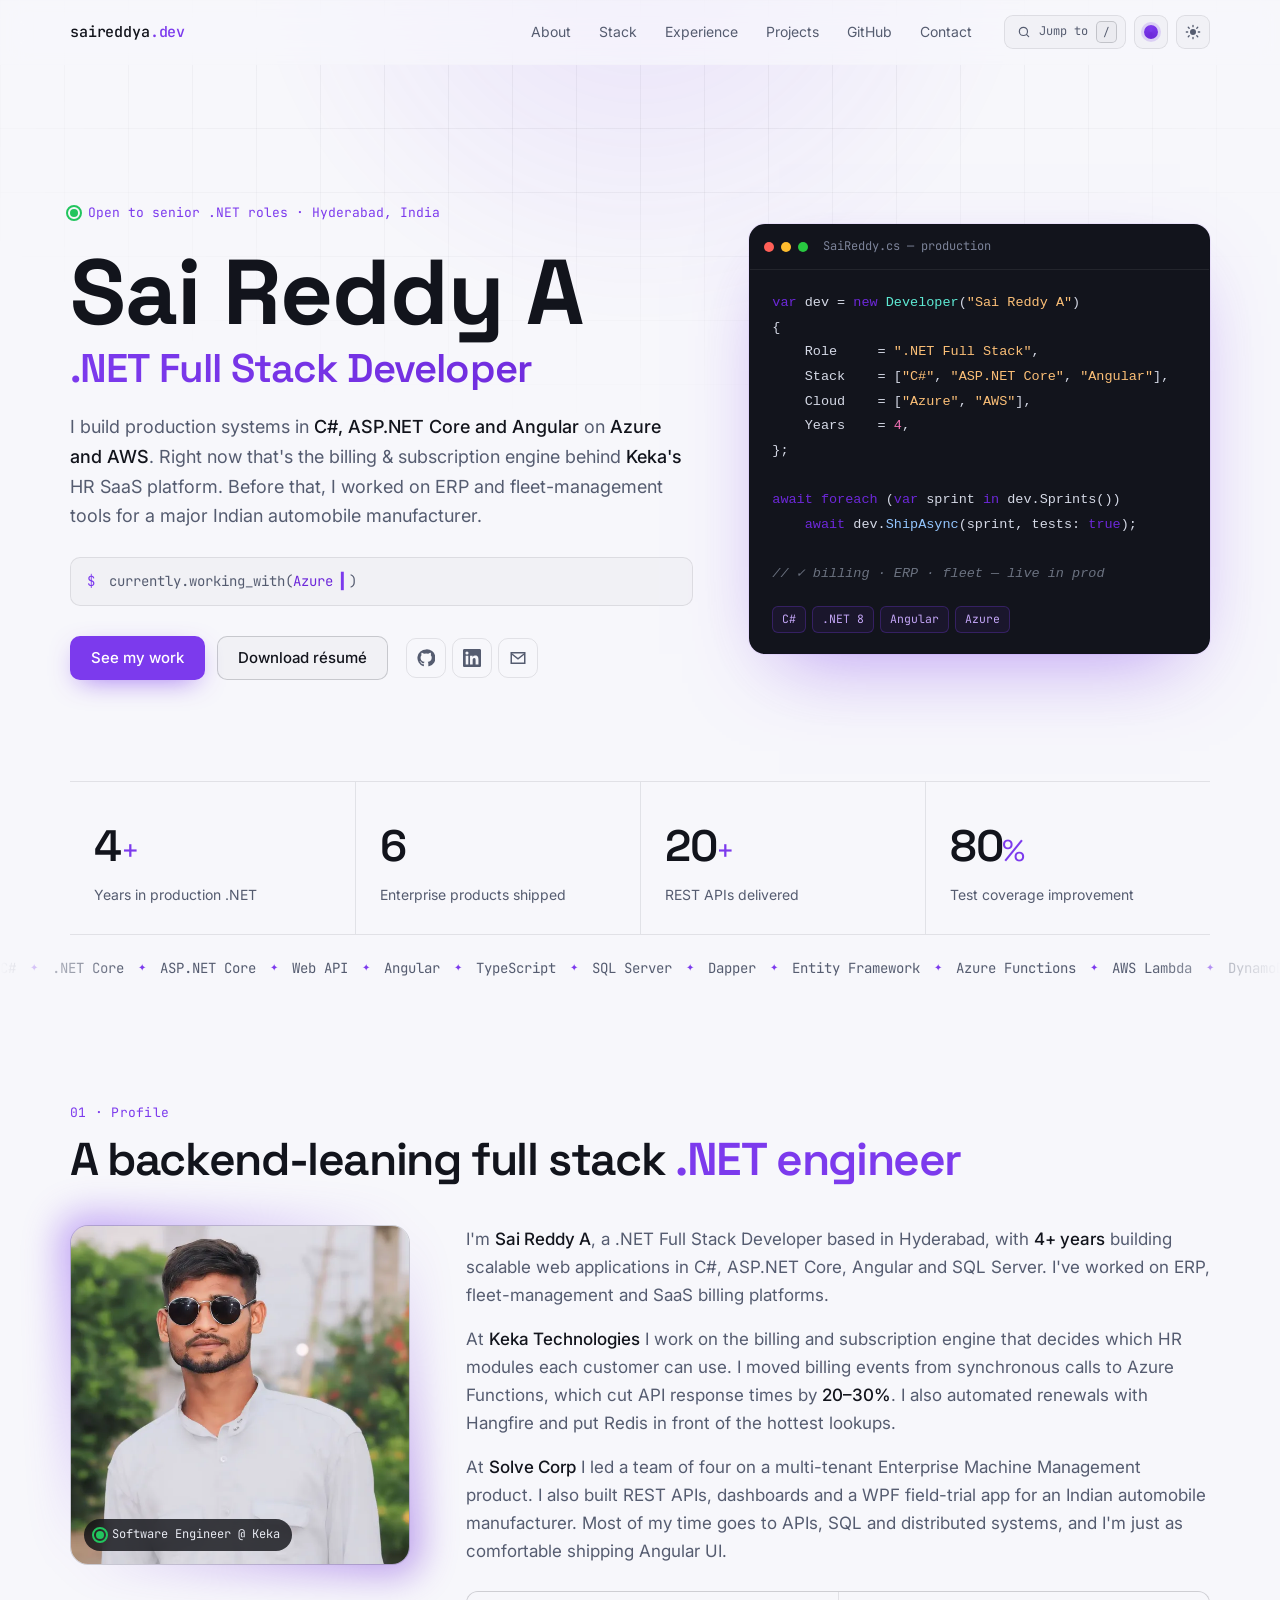
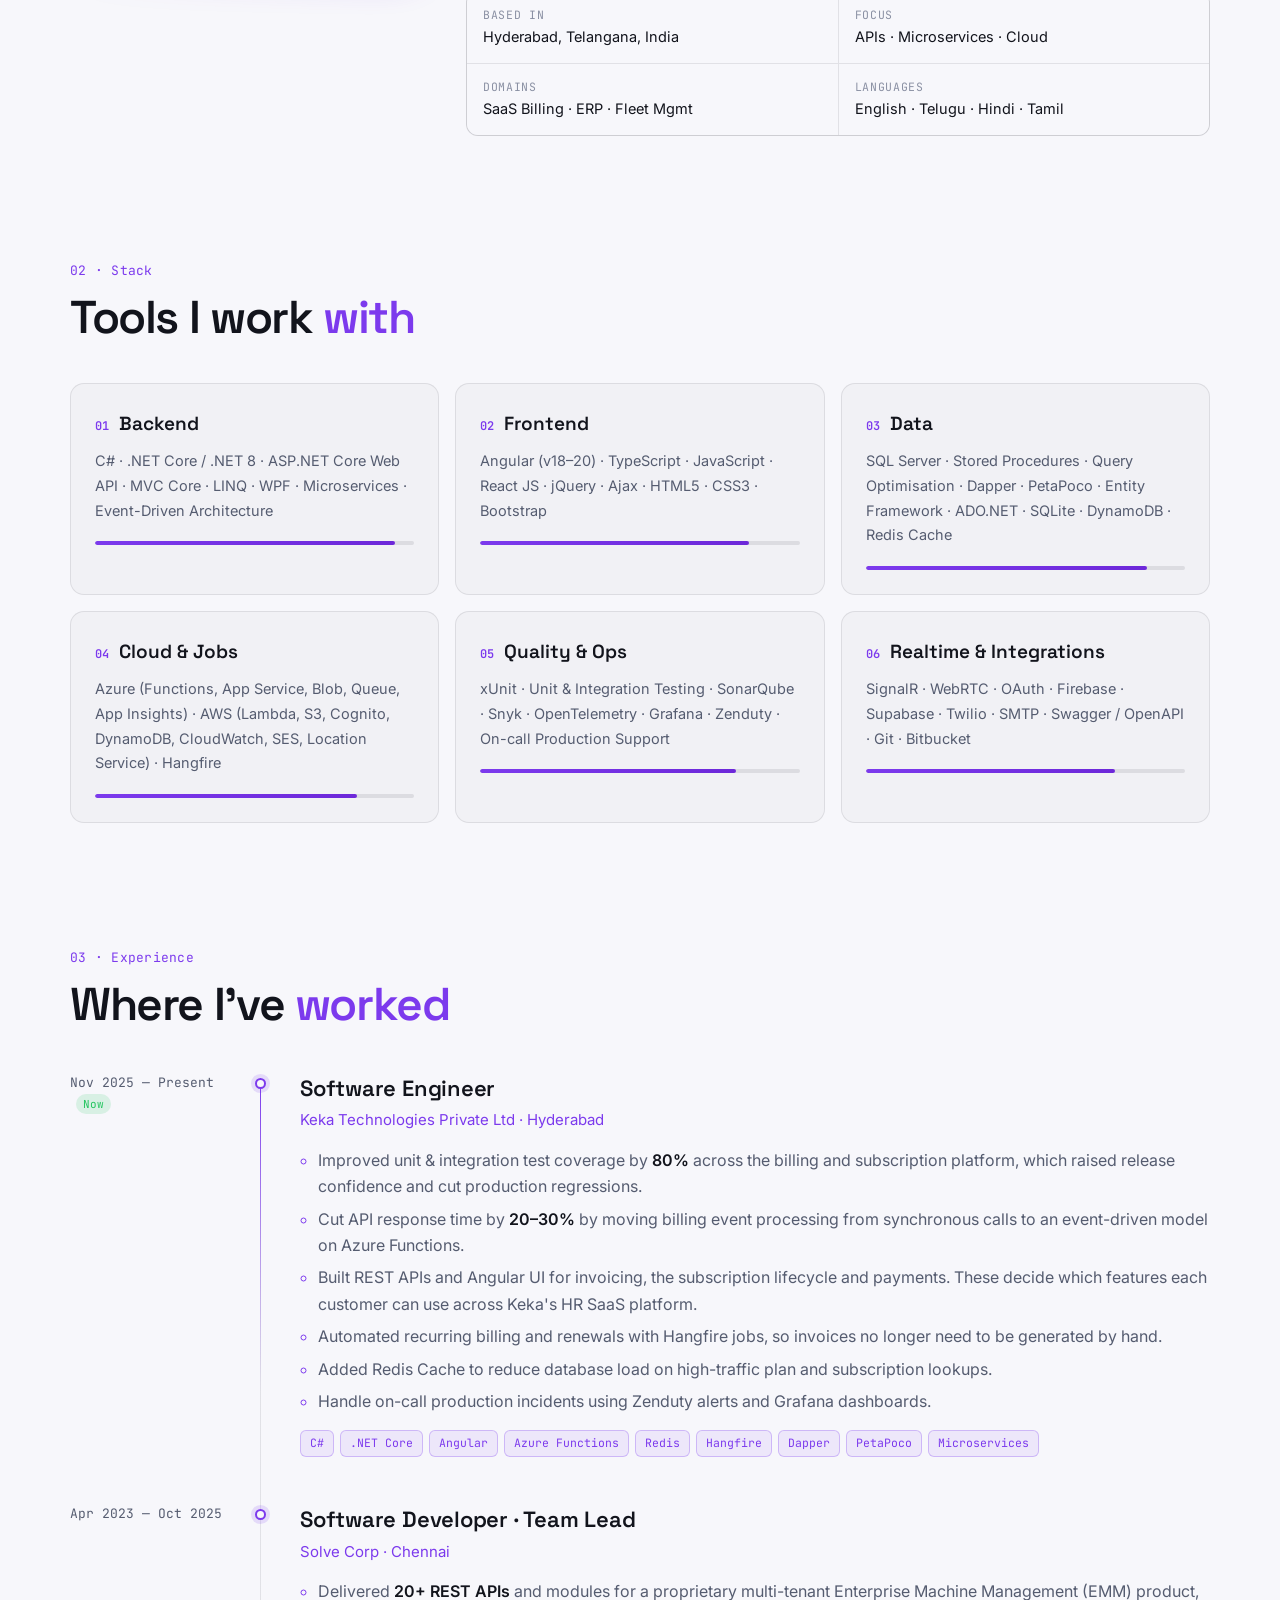
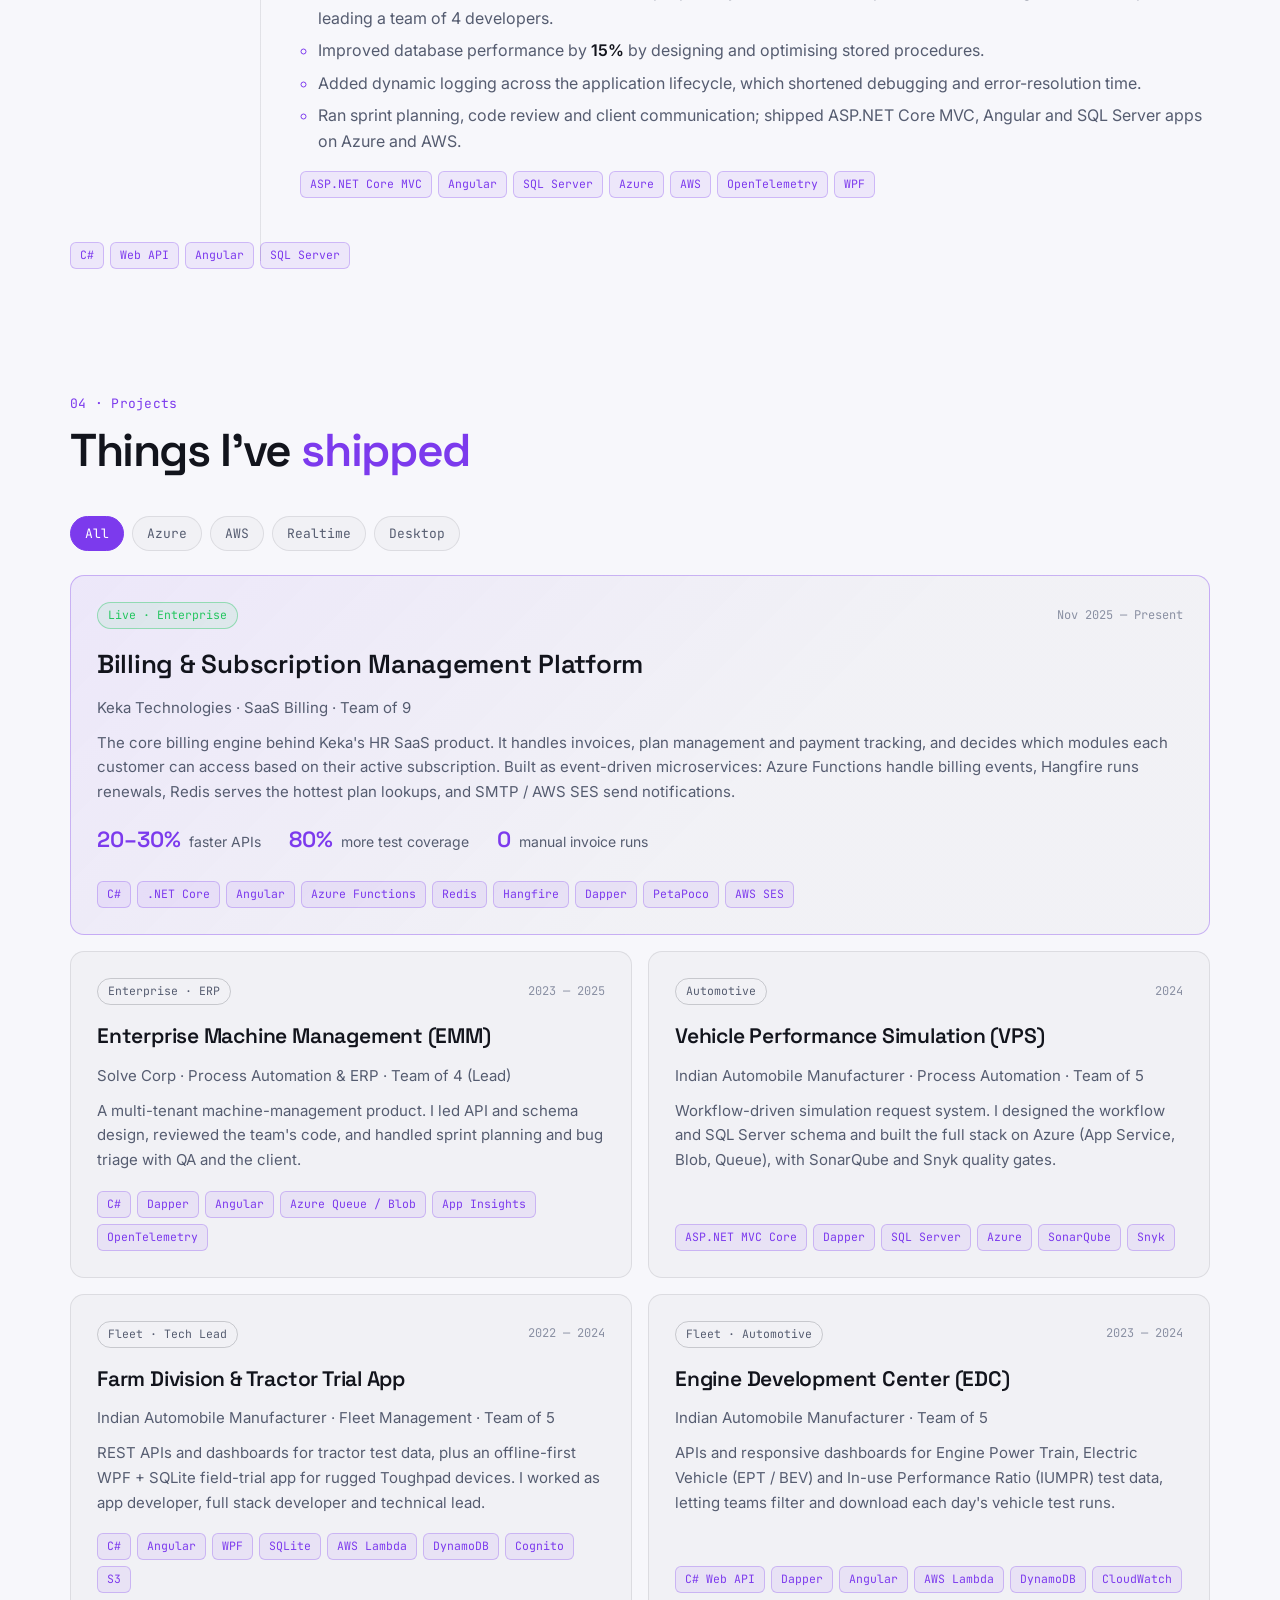
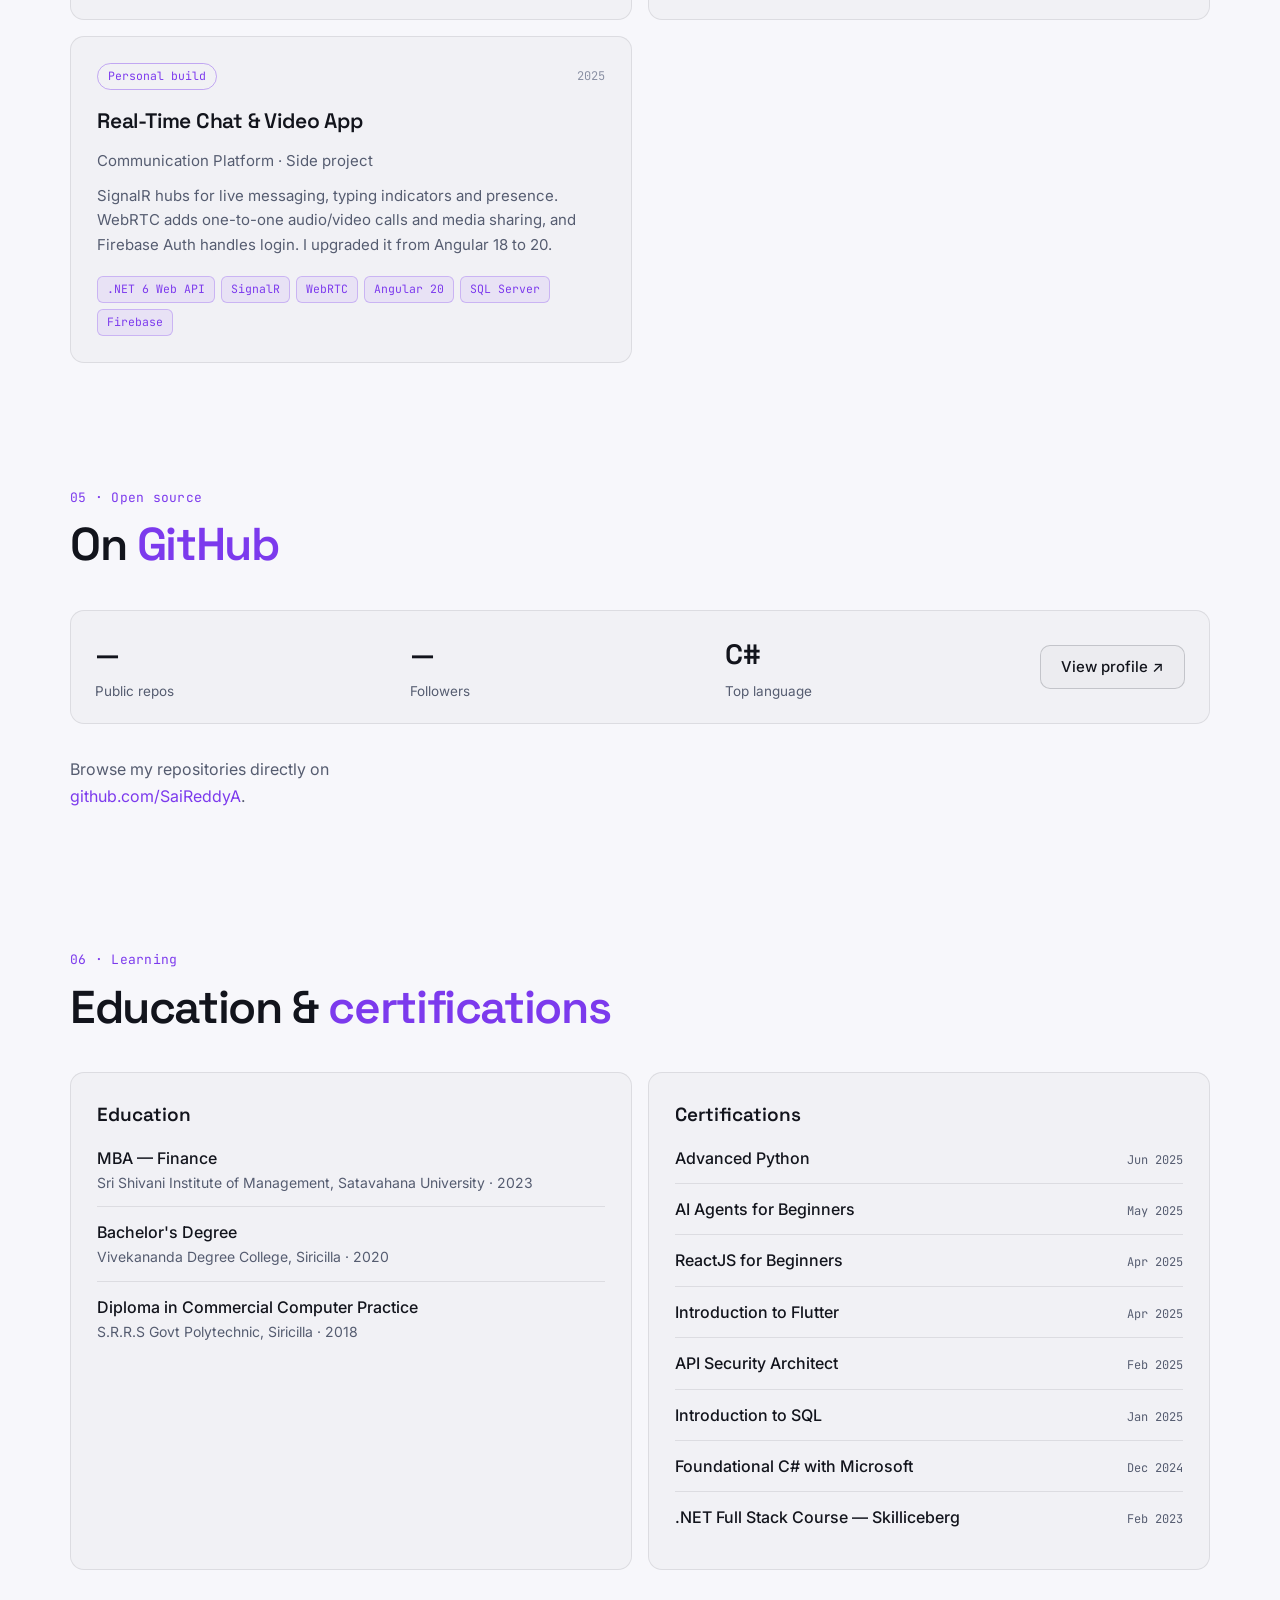
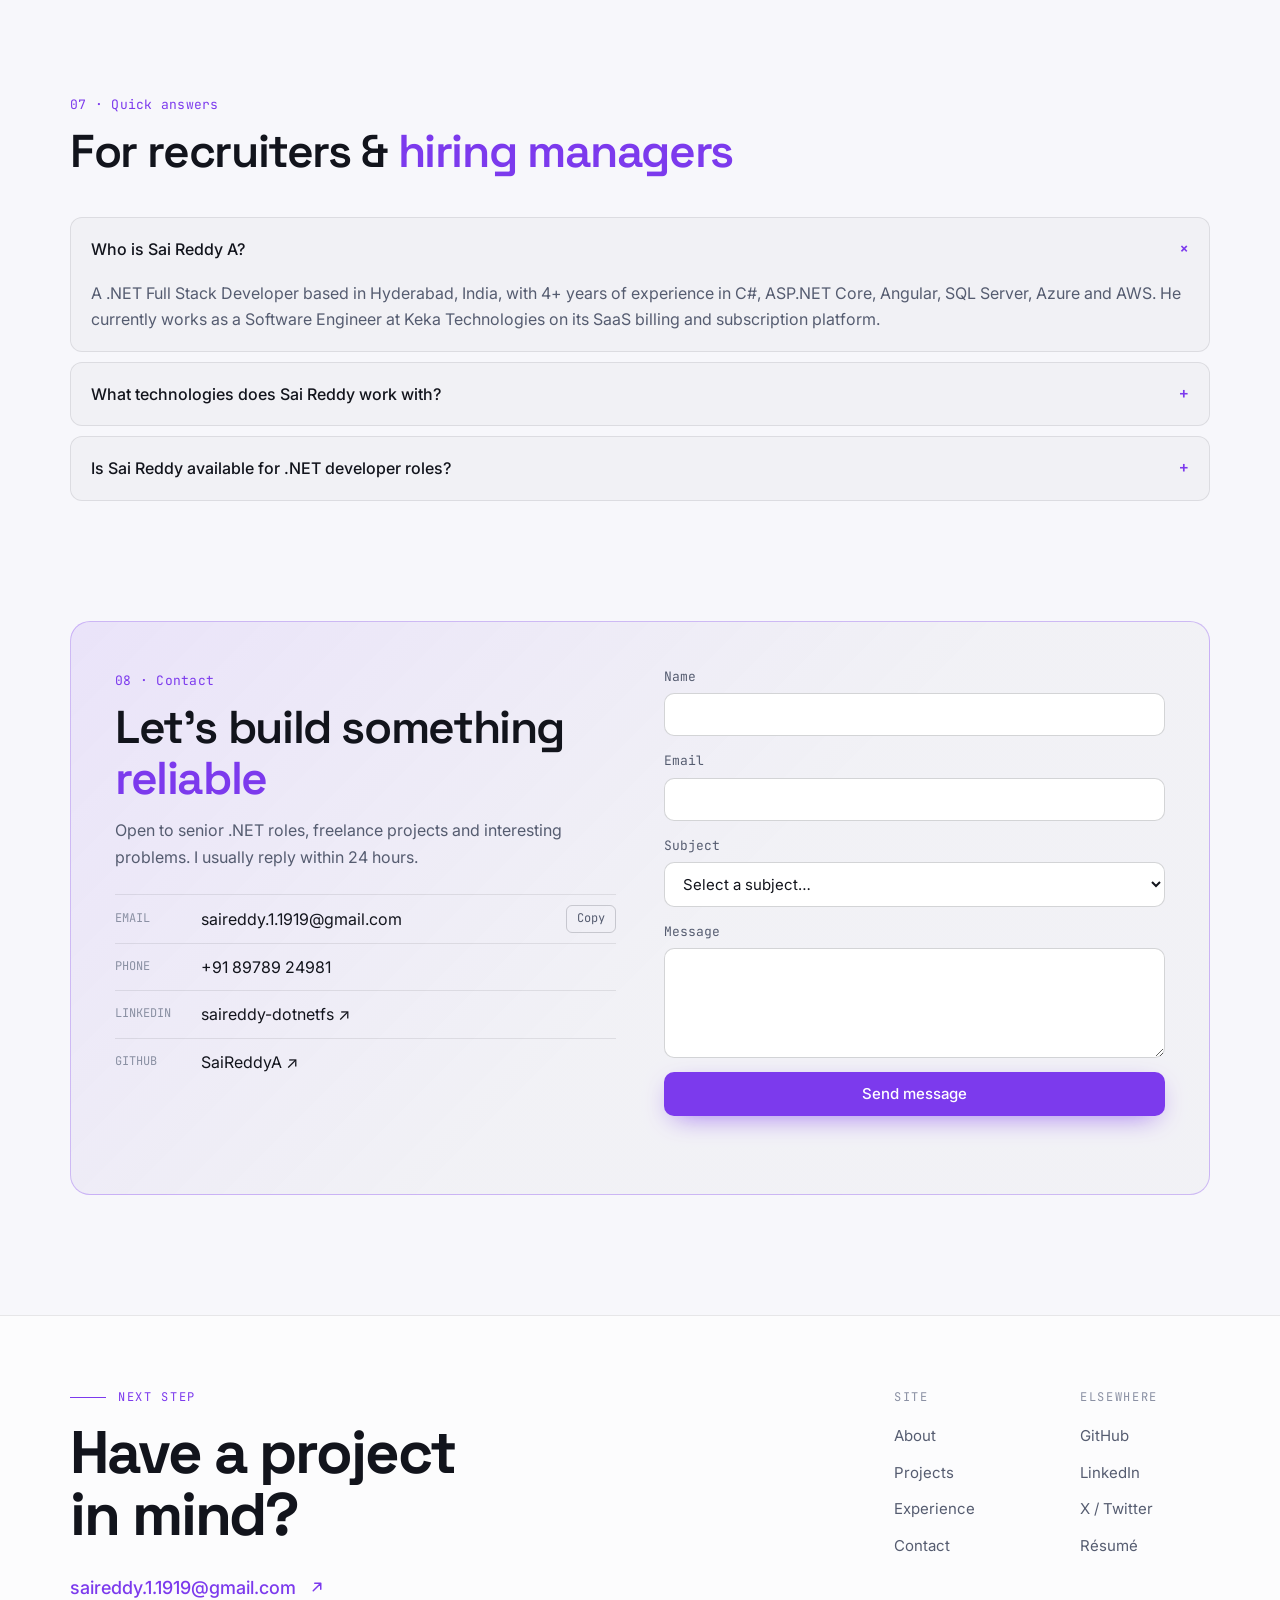
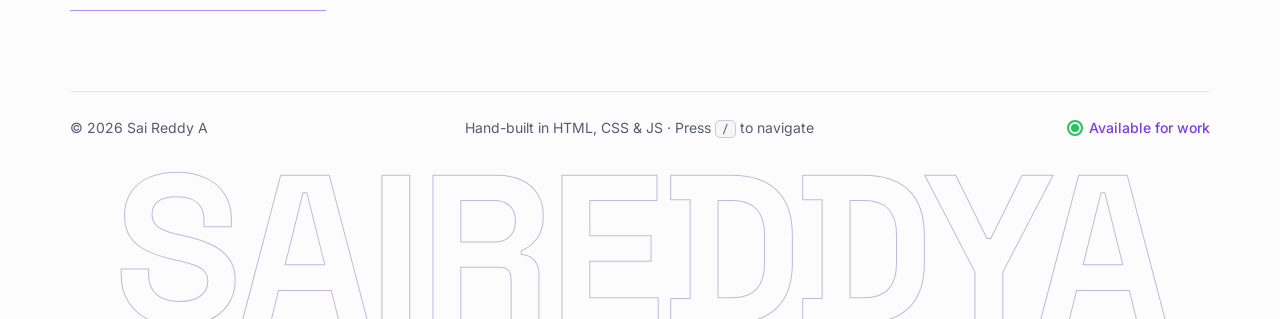
==== index.html @ eadebf62 "Initial commit portfolio" ====
<!DOCTYPE html>
<html lang="en-IN" data-mode="dark" data-theme="violet">
<head>
  <meta charset="utf-8">
  <meta name="viewport" content="width=device-width, initial-scale=1">
  <title>Sai Reddy A — .NET Full Stack Developer (C#, ASP.NET Core, Angular, Azure) | Hyderabad, India</title>
  <meta name="description" content="Sai Reddy A is a .NET Full Stack Developer in Hyderabad, India with 4+ years building production systems in C#, ASP.NET Core, Angular, SQL Server, Azure and AWS — SaaS billing, ERP and fleet-management platforms. Software Engineer at Keka. Open to senior .NET roles.">
  <meta name="keywords" content="Sai Reddy, Sai Reddy A, Sai Reddy .NET Developer, Sai Reddy dotnet, .NET Full Stack Developer, .NET Developer Hyderabad, dotnet developer India, C# Developer, ASP.NET Core Developer, Angular Developer, Azure Developer, Full Stack Developer Hyderabad, Keka Software Engineer, Microservices, Azure Functions, SQL Server, Dapper, Hangfire, Redis">
  <meta name="author" content="Sai Reddy A">
  <meta name="robots" content="index, follow, max-image-preview:large, max-snippet:-1">
  <meta name="googlebot" content="index, follow">
  <meta name="theme-color" content="#0a0b10">
  <meta name="color-scheme" content="dark light">
  <link rel="canonical" href="https://saireddya.dev/">

  <!-- Open Graph -->
  <meta property="og:type" content="profile">
  <meta property="og:site_name" content="Sai Reddy A — .NET Full Stack Developer">
  <meta property="og:title" content="Sai Reddy A — .NET Full Stack Developer (C#, ASP.NET Core, Angular, Azure)">
  <meta property="og:description" content="4+ years shipping production .NET systems — SaaS billing at Keka, ERP and fleet-management platforms. C#, ASP.NET Core, Angular, Azure, AWS. Hyderabad, India.">
  <meta property="og:url" content="https://saireddya.dev/">
  <meta property="og:image" content="https://saireddya.dev/assets/img/og-image.png">
  <meta property="og:image:width" content="1200">
  <meta property="og:image:height" content="630">
  <meta property="og:image:alt" content="Sai Reddy A — .NET Full Stack Developer">
  <meta property="og:locale" content="en_IN">
  <meta property="profile:first_name" content="Sai">
  <meta property="profile:last_name" content="Reddy">
  <!-- Twitter -->
  <meta name="twitter:card" content="summary_large_image">
  <meta name="twitter:site" content="@SaiReddy8978">
  <meta name="twitter:creator" content="@SaiReddy8978">
  <meta name="twitter:title" content="Sai Reddy A — .NET Full Stack Developer">
  <meta name="twitter:description" content="C#, ASP.NET Core, Angular, Azure & AWS. 4+ years shipping SaaS billing, ERP and fleet-management systems.">
  <meta name="twitter:image" content="https://saireddya.dev/assets/img/og-image.png">

  <link rel="icon" href="assets/img/favicon.svg" type="image/svg+xml">
  <link rel="apple-touch-icon" href="assets/img/apple-touch-icon.png">
  <link rel="manifest" href="site.webmanifest">
  <link rel="alternate" type="text/plain" title="LLM summary" href="llms.txt">

  <link rel="preconnect" href="https://fonts.googleapis.com">
  <link rel="preconnect" href="https://fonts.gstatic.com" crossorigin>
  <link rel="stylesheet" href="https://fonts.googleapis.com/css2?family=Inter:wght@400;500;600&family=JetBrains+Mono:wght@400;500&family=Space+Grotesk:wght@500;600;700&display=swap">
  <link rel="stylesheet" href="assets/css/style.css">
  <script>
    /* Set theme before first paint to avoid a flash */
    (function(){try{var d=document.documentElement,m=localStorage.getItem("mode"),t=localStorage.getItem("theme");
      d.dataset.mode=m||(matchMedia("(prefers-color-scheme: light)").matches?"light":"dark");if(t)d.dataset.theme=t;}catch(e){}})();
  </script>

  <!-- Structured data: tells Google and AI assistants exactly who this page is about -->
  <script type="application/ld+json">
  {
    "@context": "https://schema.org",
    "@graph": [
      {
        "@type": "Person",
        "@id": "https://saireddya.dev/#person",
        "name": "Sai Reddy A",
        "alternateName": ["Sai Reddy", "Sai Reddy Dotnet", "SaiReddyA"],
        "jobTitle": ".NET Full Stack Developer",
        "description": ".NET Full Stack Developer with 4+ years of experience building scalable web applications using C#, ASP.NET Core, Angular, SQL Server, Azure and AWS across ERP, fleet management and SaaS billing platforms.",
        "url": "https://saireddya.dev/",
        "image": "https://saireddya.dev/assets/img/sai-reddy-dotnet-developer.jpg",
        "email": "mailto:saireddy.1.1919@gmail.com",
        "address": { "@type": "PostalAddress", "addressLocality": "Hyderabad", "addressRegion": "Telangana", "addressCountry": "IN" },
        "worksFor": { "@type": "Organization", "name": "Keka Technologies Private Ltd", "url": "https://www.keka.com" },
        "alumniOf": [
          { "@type": "CollegeOrUniversity", "name": "Sri Shivani Institute of Management, Satavahana University" },
          { "@type": "CollegeOrUniversity", "name": "Vivekananda Degree College, Siricilla" },
          { "@type": "EducationalOrganization", "name": "S.R.R.S Government Polytechnic, Siricilla" }
        ],
        "knowsAbout": ["C#", ".NET", ".NET Core", "ASP.NET Core", "ASP.NET Core MVC", "Web API", "REST API design", "Microservices", "Event-Driven Architecture", "Angular", "TypeScript", "SQL Server", "Entity Framework", "Dapper", "PetaPoco", "Azure", "Azure Functions", "AWS", "AWS Lambda", "DynamoDB", "Redis", "Hangfire", "SignalR", "WebRTC", "WPF", "xUnit", "SonarQube", "OpenTelemetry", "Grafana"],
        "knowsLanguage": ["English", "Telugu", "Hindi", "Tamil"],
        "hasOccupation": {
          "@type": "Occupation",
          "name": ".NET Full Stack Developer",
          "occupationLocation": { "@type": "City", "name": "Hyderabad" },
          "skills": "C#, ASP.NET Core, Angular, SQL Server, Azure, AWS, Microservices"
        },
        "hasCredential": [
          { "@type": "EducationalOccupationalCredential", "name": "Foundational C# with Microsoft", "credentialCategory": "certificate" },
          { "@type": "EducationalOccupationalCredential", "name": "API Security Architect", "credentialCategory": "certificate" },
          { "@type": "EducationalOccupationalCredential", "name": "Advanced Python", "credentialCategory": "certificate" },
          { "@type": "EducationalOccupationalCredential", "name": "Master of Business Administration (Finance)", "credentialCategory": "degree" }
        ],
        "sameAs": [
          "https://github.com/SaiReddyA",
          "https://www.linkedin.com/in/saireddy-dotnetfs",
          "https://twitter.com/SaiReddy8978"
        ]
      },
      {
        "@type": "ProfilePage",
        "@id": "https://saireddya.dev/#webpage",
        "url": "https://saireddya.dev/",
        "name": "Sai Reddy A — .NET Full Stack Developer Portfolio",
        "inLanguage": "en-IN",
        "dateModified": "2026-10-06",
        "mainEntity": { "@id": "https://saireddya.dev/#person" }
      },
      {
        "@type": "WebSite",
        "@id": "https://saireddya.dev/#website",
        "url": "https://saireddya.dev/",
        "name": "Sai Reddy A",
        "publisher": { "@id": "https://saireddya.dev/#person" }
      },
      {
        "@type": "FAQPage",
        "mainEntity": [
          { "@type": "Question", "name": "Who is Sai Reddy A?",
            "acceptedAnswer": { "@type": "Answer", "text": "Sai Reddy A is a .NET Full Stack Developer based in Hyderabad, India, with 4+ years of experience in C#, ASP.NET Core, Angular, SQL Server, Azure and AWS. He currently works as a Software Engineer at Keka Technologies on its SaaS billing and subscription platform." } },
          { "@type": "Question", "name": "What technologies does Sai Reddy work with?",
            "acceptedAnswer": { "@type": "Answer", "text": "C#, .NET Core, ASP.NET Core Web API and MVC, Angular and TypeScript, SQL Server, Dapper, PetaPoco, Entity Framework, Azure Functions, AWS (Lambda, DynamoDB, S3, Cognito), Redis Cache, Hangfire, SignalR, WebRTC and microservice / event-driven architectures." } },
          { "@type": "Question", "name": "Is Sai Reddy available for .NET developer roles?",
            "acceptedAnswer": { "@type": "Answer", "text": "Yes. Sai Reddy is open to senior .NET / full stack developer opportunities and freelance work. He can be contacted at saireddy.1.1919@gmail.com." } }
        ]
      }
    ]
  }
  </script>
</head>

<body>
  <a class="skip" href="#main">Skip to content</a>
  <div class="bg-grid" aria-hidden="true"></div>
  <div class="bg-glow" aria-hidden="true"></div>
  <div class="progress" aria-hidden="true"></div>

  <!-- ===== Top bar ===== -->
  <header class="topbar" id="top">
    <div class="wrap topbar-inner">
      <a href="#home" class="brand" aria-label="Sai Reddy home">saireddya<span class="accent">.dev</span></a>

      <nav class="nav" aria-label="Primary">
        <a href="#about">About</a>
        <a href="#stack">Stack</a>
        <a href="#experience">Experience</a>
        <a href="#projects">Projects</a>
        <a href="#github">GitHub</a>
        <a href="#contact">Contact</a>
      </nav>

      <div class="topbar-actions">
        <button class="kbd-btn" id="openPalette" type="button" aria-label="Open command palette">
          <svg viewBox="0 0 24 24" width="14" height="14" aria-hidden="true"><circle cx="11" cy="11" r="7" fill="none" stroke="currentColor" stroke-width="2"/><path d="M20 20l-3.5-3.5" stroke="currentColor" stroke-width="2" stroke-linecap="round"/></svg>
          <span class="hide-sm">Jump to</span><kbd>/</kbd>
        </button>
        <button class="icon-btn" id="themeBtn" type="button" aria-label="Next colour theme" title="Next colour theme (T)">
          <span class="swatch" aria-hidden="true"></span>
        </button>
        <button class="icon-btn" id="modeBtn" type="button" aria-label="Toggle light / dark mode" title="Light / dark (L)">
          <svg class="i-moon" viewBox="0 0 24 24" width="16" height="16" aria-hidden="true"><path d="M21 12.8A9 9 0 1 1 11.2 3a7 7 0 0 0 9.8 9.8z" fill="currentColor"/></svg>
          <svg class="i-sun" viewBox="0 0 24 24" width="16" height="16" aria-hidden="true"><circle cx="12" cy="12" r="4.5" fill="currentColor"/><g stroke="currentColor" stroke-width="2" stroke-linecap="round"><path d="M12 2v2M12 20v2M4.9 4.9l1.4 1.4M17.7 17.7l1.4 1.4M2 12h2M20 12h2M4.9 19.1l1.4-1.4M17.7 6.3l1.4-1.4"/></g></svg>
        </button>
        <button class="icon-btn menu-btn" id="menuBtn" type="button" aria-label="Open menu" aria-expanded="false">
          <span></span><span></span>
        </button>
      </div>
    </div>
  </header>

  <main id="main">
    <!-- ===== Hero ===== -->
    <section class="hero wrap" id="home">
      <div class="hero-copy">
        <p class="status reveal"><span class="pulse"></span> Open to senior .NET roles · Hyderabad, India</p>
        <h1 class="hero-title reveal">
          <span class="name">Sai Reddy A</span>
          <span class="role">.NET Full Stack Developer</span>
        </h1>
        <p class="lede reveal">
          I build production systems in <strong>C#, ASP.NET Core and Angular</strong> on
          <strong>Azure and AWS</strong>. Right now that's the billing &amp; subscription engine behind
          <strong>Keka's</strong> HR SaaS platform. Before that, I worked on ERP and fleet-management tools for a major Indian automobile manufacturer.
        </p>

        <div class="terminal reveal" aria-label="Currently working with">
          <span class="prompt">$</span> currently.working_with(<span class="typed" id="typed">C#, ASP.NET Core, Angular</span><span class="caret">▍</span>)
        </div>

        <div class="cta-row reveal">
          <a class="btn btn-primary" href="#projects">See my work</a>
          <a class="btn btn-ghost" href="assets/Sai_Reddy_A_DotNet_Full_Stack_Developer_Resume.pdf" download>Download résumé</a>
          <div class="socials">
            <a href="https://github.com/SaiReddyA" target="_blank" rel="noopener me" aria-label="GitHub">
              <svg viewBox="0 0 24 24" width="18" height="18" aria-hidden="true"><path fill="currentColor" d="M12 .5a11.5 11.5 0 0 0-3.6 22.4c.6.1.8-.3.8-.6v-2c-3.2.7-3.9-1.5-3.9-1.5-.5-1.3-1.3-1.7-1.3-1.7-1-.7.1-.7.1-.7 1.2.1 1.8 1.2 1.8 1.2 1 1.8 2.8 1.3 3.5 1 .1-.8.4-1.3.7-1.6-2.6-.3-5.3-1.3-5.3-5.7 0-1.3.5-2.3 1.2-3.1-.1-.3-.5-1.5.1-3.1 0 0 1-.3 3.2 1.2a11 11 0 0 1 5.8 0c2.2-1.5 3.2-1.2 3.2-1.2.6 1.6.2 2.8.1 3.1.8.8 1.2 1.8 1.2 3.1 0 4.4-2.7 5.4-5.3 5.7.4.4.8 1.1.8 2.2v3.3c0 .3.2.7.8.6A11.5 11.5 0 0 0 12 .5z"/></svg>
            </a>
            <a href="https://www.linkedin.com/in/saireddy-dotnetfs" target="_blank" rel="noopener me" aria-label="LinkedIn">
              <svg viewBox="0 0 24 24" width="18" height="18" aria-hidden="true"><path fill="currentColor" d="M20.4 20.5h-3.6v-5.6c0-1.3 0-3-1.8-3s-2.1 1.4-2.1 2.9v5.7H9.4V9h3.4v1.6h.1a3.8 3.8 0 0 1 3.4-1.9c3.6 0 4.3 2.4 4.3 5.5v6.3zM5.3 7.4a2.1 2.1 0 1 1 0-4.2 2.1 2.1 0 0 1 0 4.2zM7.1 20.5H3.6V9h3.5v11.5zM22.2 0H1.8C.8 0 0 .8 0 1.7v20.6c0 .9.8 1.7 1.8 1.7h20.4c1 0 1.8-.8 1.8-1.7V1.7C24 .8 23.2 0 22.2 0z"/></svg>
            </a>
            <a href="mailto:saireddy.1.1919@gmail.com" aria-label="Email">
              <svg viewBox="0 0 24 24" width="18" height="18" aria-hidden="true"><path fill="none" stroke="currentColor" stroke-width="2" d="M3 5h18v14H3z"/><path fill="none" stroke="currentColor" stroke-width="2" d="M3 6l9 7 9-7"/></svg>
            </a>
          </div>
        </div>
      </div>

      <aside class="hero-card reveal" aria-label="Code snapshot">
        <div class="win-bar"><i></i><i></i><i></i><span>SaiReddy.cs — production</span></div>
<pre class="code"><code><span class="k">var</span> dev = <span class="k">new</span> <span class="t">Developer</span>(<span class="s">"Sai Reddy A"</span>)
{
    Role     = <span class="s">".NET Full Stack"</span>,
    Stack    = [<span class="s">"C#"</span>, <span class="s">"ASP.NET Core"</span>, <span class="s">"Angular"</span>],
    Cloud    = [<span class="s">"Azure"</span>, <span class="s">"AWS"</span>],
    Years    = <span class="n">4</span>,
};

<span class="k">await foreach</span> (<span class="k">var</span> sprint <span class="k">in</span> dev.Sprints())
    <span class="k">await</span> dev.<span class="f">ShipAsync</span>(sprint, tests: <span class="k">true</span>);

<span class="c">// ✓ billing · ERP · fleet — live in prod</span></code></pre>
        <div class="chips"><span>C#</span><span>.NET 8</span><span>Angular</span><span>Azure</span></div>
      </aside>
    </section>

    <!-- ===== Metrics ===== -->
    <section class="wrap metrics" aria-label="Highlights">
      <div class="metric reveal"><b data-count="4">4</b><i>+</i><span>Years in production .NET</span></div>
      <div class="metric reveal"><b data-count="6">6</b><span>Enterprise products shipped</span></div>
      <div class="metric reveal"><b data-count="20">20</b><i>+</i><span>REST APIs delivered</span></div>
      <div class="metric reveal"><b data-count="80">80</b><i>%</i><span>Test coverage improvement</span></div>
    </section>

    <!-- ===== Marquee ===== -->
    <div class="marquee" aria-hidden="true">
      <div class="marquee-track">
        <span>C#</span><span>.NET Core</span><span>ASP.NET Core</span><span>Web API</span><span>Angular</span><span>TypeScript</span><span>SQL Server</span><span>Dapper</span><span>Entity Framework</span><span>Azure Functions</span><span>AWS Lambda</span><span>DynamoDB</span><span>Redis</span><span>Hangfire</span><span>SignalR</span><span>WebRTC</span><span>Microservices</span><span>xUnit</span><span>OpenTelemetry</span><span>Grafana</span>
        <span>C#</span><span>.NET Core</span><span>ASP.NET Core</span><span>Web API</span><span>Angular</span><span>TypeScript</span><span>SQL Server</span><span>Dapper</span><span>Entity Framework</span><span>Azure Functions</span><span>AWS Lambda</span><span>DynamoDB</span><span>Redis</span><span>Hangfire</span><span>SignalR</span><span>WebRTC</span><span>Microservices</span><span>xUnit</span><span>OpenTelemetry</span><span>Grafana</span>
      </div>
    </div>

    <!-- ===== About ===== -->
    <section class="section wrap" id="about">
      <header class="sec-head reveal">
        <span class="eyebrow">01 · Profile</span>
        <h2>A backend-leaning full stack <em>.NET engineer</em></h2>
      </header>
      <div class="about-grid">
        <figure class="portrait reveal">
          <picture>
            <source srcset="assets/img/sai-reddy-dotnet-developer.webp" type="image/webp">
            <img src="assets/img/sai-reddy-dotnet-developer.jpg" width="640" height="640" loading="lazy" alt="Sai Reddy A, .NET Full Stack Developer in Hyderabad">
          </picture>
          <figcaption><span class="pulse"></span> Software Engineer @ Keka</figcaption>
        </figure>
        <div class="about-copy reveal">
          <p>
            I'm <strong>Sai Reddy A</strong>, a .NET Full Stack Developer based in Hyderabad, with
            <strong>4+ years</strong> building scalable web applications in C#, ASP.NET Core, Angular and SQL Server.
            I've worked on ERP, fleet-management and SaaS billing platforms.
          </p>
          <p>
            At <strong>Keka Technologies</strong> I work on the billing and subscription engine that decides which HR modules each customer can use.
            I moved billing events from synchronous calls to Azure Functions, which cut API response times by
            <strong>20–30%</strong>. I also automated renewals with Hangfire and put Redis in front of the hottest lookups.
          </p>
          <p>
            At <strong>Solve Corp</strong> I led a team of four on a multi-tenant Enterprise Machine Management product.
            I also built REST APIs, dashboards and a WPF field-trial app for an Indian automobile manufacturer.
            Most of my time goes to APIs, SQL and distributed systems, and I'm just as comfortable shipping Angular UI.
          </p>
          <ul class="facts">
            <li><span>Based in</span>Hyderabad, Telangana, India</li>
            <li><span>Focus</span>APIs · Microservices · Cloud</li>
            <li><span>Domains</span>SaaS Billing · ERP · Fleet Mgmt</li>
            <li><span>Languages</span>English · Telugu · Hindi · Tamil</li>
          </ul>
        </div>
      </div>
    </section>

    <!-- ===== Stack ===== -->
    <section class="section wrap" id="stack">
      <header class="sec-head reveal">
        <span class="eyebrow">02 · Stack</span>
        <h2>Tools I work <em>with</em></h2>
      </header>
      <div class="stack-grid">
        <article class="stack-card reveal"><h3><span>01</span>Backend</h3>
          <p>C# · .NET Core / .NET 8 · ASP.NET Core Web API · MVC Core · LINQ · WPF · Microservices · Event-Driven Architecture</p>
          <div class="bar"><i style="--w:94%"></i></div></article>
        <article class="stack-card reveal"><h3><span>02</span>Frontend</h3>
          <p>Angular (v18–20) · TypeScript · JavaScript · React JS · jQuery · Ajax · HTML5 · CSS3 · Bootstrap</p>
          <div class="bar"><i style="--w:84%"></i></div></article>
        <article class="stack-card reveal"><h3><span>03</span>Data</h3>
          <p>SQL Server · Stored Procedures · Query Optimisation · Dapper · PetaPoco · Entity Framework · ADO.NET · SQLite · DynamoDB · Redis Cache</p>
          <div class="bar"><i style="--w:88%"></i></div></article>
        <article class="stack-card reveal"><h3><span>04</span>Cloud &amp; Jobs</h3>
          <p>Azure (Functions, App Service, Blob, Queue, App Insights) · AWS (Lambda, S3, Cognito, DynamoDB, CloudWatch, SES, Location Service) · Hangfire</p>
          <div class="bar"><i style="--w:82%"></i></div></article>
        <article class="stack-card reveal"><h3><span>05</span>Quality &amp; Ops</h3>
          <p>xUnit · Unit &amp; Integration Testing · SonarQube · Snyk · OpenTelemetry · Grafana · Zenduty · On-call Production Support</p>
          <div class="bar"><i style="--w:80%"></i></div></article>
        <article class="stack-card reveal"><h3><span>06</span>Realtime &amp; Integrations</h3>
          <p>SignalR · WebRTC · OAuth · Firebase · Supabase · Twilio · SMTP · Swagger / OpenAPI · Git · Bitbucket</p>
          <div class="bar"><i style="--w:78%"></i></div></article>
      </div>
    </section>

    <!-- ===== Experience ===== -->
    <section class="section wrap" id="experience">
      <header class="sec-head reveal">
        <span class="eyebrow">03 · Experience</span>
        <h2>Where I've <em>worked</em></h2>
      </header>
      <ol class="timeline">
        <li class="job reveal">
          <div class="job-when"><time datetime="2025-11">Nov 2025</time> — Present <span class="now">Now</span></div>
          <div class="job-body">
            <h3>Software Engineer</h3>
            <p class="org">Keka Technologies Private Ltd · Hyderabad</p>
            <ul>
              <li>Improved unit &amp; integration test coverage by <b>80%</b> across the billing and subscription platform, which raised release confidence and cut production regressions.</li>
              <li>Cut API response time by <b>20–30%</b> by moving billing event processing from synchronous calls to an event-driven model on Azure Functions.</li>
              <li>Built REST APIs and Angular UI for invoicing, the subscription lifecycle and payments. These decide which features each customer can use across Keka's HR SaaS platform.</li>
              <li>Automated recurring billing and renewals with Hangfire jobs, so invoices no longer need to be generated by hand.</li>
              <li>Added Redis Cache to reduce database load on high-traffic plan and subscription lookups.</li>
              <li>Handle on-call production incidents using Zenduty alerts and Grafana dashboards.</li>
            </ul>
            <div class="tags"><span>C#</span><span>.NET Core</span><span>Angular</span><span>Azure Functions</span><span>Redis</span><span>Hangfire</span><span>Dapper</span><span>PetaPoco</span><span>Microservices</span></div>
          </div>
        </li>
        <li class="job reveal">
          <div class="job-when"><time datetime="2023-04">Apr 2023</time> — <time datetime="2025-10">Oct 2025</time></div>
          <div class="job-body">
            <h3>Software Developer · Team Lead</h3>
            <p class="org">Solve Corp · Chennai</p>
            <ul>
              <li>Delivered <b>20+ REST APIs</b> and modules for a proprietary multi-tenant Enterprise Machine Management (EMM) product, leading a team of 4 developers.</li>
              <li>Improved database performance by <b>15%</b> by designing and optimising stored procedures.</li>
              <li>Added dynamic logging across the application lifecycle, which shortened debugging and error-resolution time.</li>
              <li>Ran sprint planning, code review and client communication; shipped ASP.NET Core MVC, Angular and SQL Server apps on Azure and AWS.</li>
            </ul>
            <div class="tags"><span>ASP.NET Core MVC</span><span>Angular</span><span>SQL Server</span><span>Azure</span><span>AWS</span><span>OpenTelemetry</span><span>WPF</span></div>
          </div>
        </li>
            </ul>
            <div class="tags"><span>C#</span><span>Web API</span><span>Angular</span><span>SQL Server</span></div>
          </div>
        </li>
      </ol>
    </section>

    <!-- ===== Projects ===== -->
    <section class="section wrap" id="projects">
      <header class="sec-head reveal">
        <span class="eyebrow">04 · Projects</span>
        <h2>Things I've <em>shipped</em></h2>
      </header>

      <div class="filters reveal" role="tablist" aria-label="Filter projects">
        <button class="chip-btn active" data-filter="all" role="tab" aria-selected="true">All</button>
        <button class="chip-btn" data-filter="azure" role="tab" aria-selected="false">Azure</button>
        <button class="chip-btn" data-filter="aws" role="tab" aria-selected="false">AWS</button>
        <button class="chip-btn" data-filter="realtime" role="tab" aria-selected="false">Realtime</button>
        <button class="chip-btn" data-filter="desktop" role="tab" aria-selected="false">Desktop</button>
      </div>

      <div class="project-grid">
        <article class="project featured reveal" data-tags="azure">
          <div class="p-top"><span class="badge live">Live · Enterprise</span><span class="when">Nov 2025 — Present</span></div>
          <h3>Billing &amp; Subscription Management Platform</h3>
          <p class="client">Keka Technologies · SaaS Billing · Team of 9</p>
          <p>The core billing engine behind Keka's HR SaaS product. It handles invoices, plan management and payment tracking, and decides which modules each customer can access based on their active subscription. Built as event-driven microservices: Azure Functions handle billing events, Hangfire runs renewals, Redis serves the hottest plan lookups, and SMTP / AWS SES send notifications.</p>
          <ul class="impact"><li><b>20–30%</b> faster APIs</li><li><b>80%</b> more test coverage</li><li><b>0</b> manual invoice runs</li></ul>
          <div class="tags"><span>C#</span><span>.NET Core</span><span>Angular</span><span>Azure Functions</span><span>Redis</span><span>Hangfire</span><span>Dapper</span><span>PetaPoco</span><span>AWS SES</span></div>
        </article>

        <article class="project reveal" data-tags="azure">
          <div class="p-top"><span class="badge">Enterprise · ERP</span><span class="when">2023 — 2025</span></div>
          <h3>Enterprise Machine Management (EMM)</h3>
          <p class="client">Solve Corp · Process Automation &amp; ERP · Team of 4 (Lead)</p>
          <p>A multi-tenant machine-management product. I led API and schema design, reviewed the team's code, and handled sprint planning and bug triage with QA and the client.</p>
          <div class="tags"><span>C#</span><span>Dapper</span><span>Angular</span><span>Azure Queue / Blob</span><span>App Insights</span><span>OpenTelemetry</span></div>
        </article>

        <article class="project reveal" data-tags="azure">
          <div class="p-top"><span class="badge">Automotive</span><span class="when">2024</span></div>
          <h3>Vehicle Performance Simulation (VPS)</h3>
          <p class="client">Indian Automobile Manufacturer · Process Automation · Team of 5</p>
          <p>Workflow-driven simulation request system. I designed the workflow and SQL Server schema and built the full stack on Azure (App Service, Blob, Queue), with SonarQube and Snyk quality gates.</p>
          <div class="tags"><span>ASP.NET MVC Core</span><span>Dapper</span><span>SQL Server</span><span>Azure</span><span>SonarQube</span><span>Snyk</span></div>
        </article>

        <article class="project reveal" data-tags="aws desktop">
          <div class="p-top"><span class="badge">Fleet · Tech Lead</span><span class="when">2022 — 2024</span></div>
          <h3>Farm Division &amp; Tractor Trial App</h3>
          <p class="client">Indian Automobile Manufacturer · Fleet Management · Team of 5</p>
          <p>REST APIs and dashboards for tractor test data, plus an offline-first WPF + SQLite field-trial app for rugged Toughpad devices. I worked as app developer, full stack developer and technical lead.</p>
          <div class="tags"><span>C#</span><span>Angular</span><span>WPF</span><span>SQLite</span><span>AWS Lambda</span><span>DynamoDB</span><span>Cognito</span><span>S3</span></div>
        </article>

        <article class="project reveal" data-tags="aws">
          <div class="p-top"><span class="badge">Fleet · Automotive</span><span class="when">2023 — 2024</span></div>
          <h3>Engine Development Center (EDC)</h3>
          <p class="client">Indian Automobile Manufacturer · Team of 5</p>
          <p>APIs and responsive dashboards for Engine Power Train, Electric Vehicle (EPT / BEV) and In-use Performance Ratio (IUMPR) test data, letting teams filter and download each day's vehicle test runs.</p>
          <div class="tags"><span>C# Web API</span><span>Dapper</span><span>Angular</span><span>AWS Lambda</span><span>DynamoDB</span><span>CloudWatch</span></div>
        </article>

        <article class="project reveal" data-tags="realtime">
          <div class="p-top"><span class="badge personal">Personal build</span><span class="when">2025</span></div>
          <h3>Real-Time Chat &amp; Video App</h3>
          <p class="client">Communication Platform · Side project</p>
          <p>SignalR hubs for live messaging, typing indicators and presence. WebRTC adds one-to-one audio/video calls and media sharing, and Firebase Auth handles login. I upgraded it from Angular 18 to 20.</p>
          <div class="tags"><span>.NET 6 Web API</span><span>SignalR</span><span>WebRTC</span><span>Angular 20</span><span>SQL Server</span><span>Firebase</span></div>
        </article>
      </div>
    </section>

    <!-- ===== GitHub ===== -->
    <section class="section wrap" id="github">
      <header class="sec-head reveal">
        <span class="eyebrow">05 · Open source</span>
        <h2>On <em>GitHub</em></h2>
      </header>
      <div class="gh-stats reveal" id="ghStats">
        <div><b id="ghRepos">—</b><span>Public repos</span></div>
        <div><b id="ghFollowers">—</b><span>Followers</span></div>
        <div><b id="ghLang">C#</b><span>Top language</span></div>
        <a class="btn btn-ghost" href="https://github.com/SaiReddyA" target="_blank" rel="noopener">View profile ↗</a>
      </div>
      <div class="repo-grid" id="repoGrid" aria-live="polite">
        <p class="muted">Loading recent repositories…</p>
      </div>
    </section>

    <!-- ===== Education & Certs ===== -->
    <section class="section wrap" id="education">
      <header class="sec-head reveal">
        <span class="eyebrow">06 · Learning</span>
        <h2>Education &amp; <em>certifications</em></h2>
      </header>
      <div class="edu-grid">
        <div class="edu reveal">
          <h3>Education</h3>
          <ul class="list">
            <li><b>MBA — Finance</b><span>Sri Shivani Institute of Management, Satavahana University · 2023</span></li>
            <li><b>Bachelor's Degree</b><span>Vivekananda Degree College, Siricilla · 2020</span></li>
            <li><b>Diploma in Commercial Computer Practice</b><span>S.R.R.S Govt Polytechnic, Siricilla · 2018</span></li>
          </ul>
        </div>
        <div class="edu reveal">
          <h3>Certifications</h3>
          <ul class="list cert">
            <li><b>Advanced Python</b><span>Jun 2025</span></li>
            <li><b>AI Agents for Beginners</b><span>May 2025</span></li>
            <li><b>ReactJS for Beginners</b><span>Apr 2025</span></li>
            <li><b>Introduction to Flutter</b><span>Apr 2025</span></li>
            <li><b>API Security Architect</b><span>Feb 2025</span></li>
            <li><b>Introduction to SQL</b><span>Jan 2025</span></li>
            <li><b>Foundational C# with Microsoft</b><span>Dec 2024</span></li>
            <li><b>.NET Full Stack Course — Skilliceberg</b><span>Feb 2023</span></li>
          </ul>
        </div>
      </div>
    </section>

    <!-- ===== FAQ (visible copy matches structured data) ===== -->
    <section class="section wrap" id="faq">
      <header class="sec-head reveal">
        <span class="eyebrow">07 · Quick answers</span>
        <h2>For recruiters &amp; <em>hiring managers</em></h2>
      </header>
      <div class="faq">
        <details class="reveal" open><summary>Who is Sai Reddy A?</summary>
          <p>A .NET Full Stack Developer based in Hyderabad, India, with 4+ years of experience in C#, ASP.NET Core, Angular, SQL Server, Azure and AWS. He currently works as a Software Engineer at Keka Technologies on its SaaS billing and subscription platform.</p></details>
        <details class="reveal"><summary>What technologies does Sai Reddy work with?</summary>
          <p>C#, .NET Core, ASP.NET Core Web API and MVC, Angular and TypeScript, SQL Server, Dapper, PetaPoco, Entity Framework, Azure Functions, AWS (Lambda, DynamoDB, S3, Cognito), Redis Cache, Hangfire, SignalR, WebRTC and microservice / event-driven architectures.</p></details>
        <details class="reveal"><summary>Is Sai Reddy available for .NET developer roles?</summary>
          <p>Yes. He is open to senior .NET / full stack developer opportunities and freelance work. Email <a href="mailto:saireddy.1.1919@gmail.com">saireddy.1.1919@gmail.com</a>.</p></details>
      </div>
    </section>

    <!-- ===== Contact ===== -->
    <section class="section wrap" id="contact">
      <div class="contact-card reveal">
        <div class="contact-copy">
          <span class="eyebrow">08 · Contact</span>
          <h2>Let's build something <em>reliable</em></h2>
          <p>Open to senior .NET roles, freelance projects and interesting problems. I usually reply within 24 hours.</p>
          <ul class="contact-list">
            <li><span>Email</span><a href="mailto:saireddy.1.1919@gmail.com">saireddy.1.1919@gmail.com</a><button class="copy" type="button" data-copy="saireddy.1.1919@gmail.com" aria-label="Copy email">Copy</button></li>
            <li><span>Phone</span><a href="tel:+918978924981">+91 89789 24981</a></li>
            <li><span>LinkedIn</span><a href="https://www.linkedin.com/in/saireddy-dotnetfs" target="_blank" rel="noopener">saireddy-dotnetfs ↗</a></li>
            <li><span>GitHub</span><a href="https://github.com/SaiReddyA" target="_blank" rel="noopener">SaiReddyA ↗</a></li>
          </ul>
        </div>
        <form class="contact-form" id="contactForm" action="https://formspree.io/f/mleqwewj" method="POST">
          <label>Name<input name="name" required maxlength="80" autocomplete="name"></label>
          <label>Email<input name="email" type="email" required autocomplete="email"></label>
          <label>Subject
            <select name="subject" required>
              <option value="">Select a subject…</option>
              <option>Job opportunity</option>
              <option>Freelance project</option>
              <option>Technical discussion</option>
              <option>Other</option>
            </select>
          </label>
          <label>Message<textarea name="message" rows="4" required maxlength="2000"></textarea></label>
          <input type="text" name="_gotcha" class="hp" tabindex="-1" autocomplete="off" aria-hidden="true">
          <button class="btn btn-primary" type="submit">Send message</button>
          <p class="form-status" id="formStatus" role="status"></p>
        </form>
      </div>
    </section>
  </main>

  <footer class="site-footer" aria-label="Site footer">
    <div class="footer-watermark" aria-hidden="true">SAIREDDYA</div>
    <div class="wrap footer-inner">
      <div class="footer-cta">
        <p class="footer-eyebrow">Next step</p>
        <h2>Have a project<br>in mind?</h2>
        <a class="footer-mail" href="mailto:saireddy.1.1919@gmail.com">saireddy.1.1919@gmail.com
          <svg viewBox="0 0 24 24" width="18" height="18" aria-hidden="true"><path d="M7 17L17 7M9 7h8v8" fill="none" stroke="currentColor" stroke-width="2" stroke-linecap="round" stroke-linejoin="round"/></svg>
        </a>
      </div>
      <nav class="footer-cols" aria-label="Footer">
        <div>
          <p class="footer-head">Site</p>
          <a href="#about">About</a>
          <a href="#projects">Projects</a>
          <a href="#experience">Experience</a>
          <a href="#contact">Contact</a>
        </div>
        <div>
          <p class="footer-head">Elsewhere</p>
          <a href="https://github.com/SaiReddyA" target="_blank" rel="noopener me">GitHub</a>
          <a href="https://www.linkedin.com/in/saireddy-dotnetfs" target="_blank" rel="noopener me">LinkedIn</a>
          <a href="https://twitter.com/SaiReddy8978" target="_blank" rel="noopener me">X / Twitter</a>
          <a href="assets/Sai_Reddy_A_DotNet_Full_Stack_Developer_Resume.pdf" download>Résumé</a>
        </div>
      </nav>
      <div class="footer-bottom">
        <p>© <span id="year">2026</span> Sai Reddy A</p>
        <p class="muted">Hand-built in HTML, CSS &amp; JS · Press <kbd>/</kbd> to navigate</p>
        <p class="footer-avail"><span class="pulse"></span> Available for work</p>
      </div>
    </div>
  </footer>

  <!-- ===== Command palette ===== -->
  <div class="palette" id="palette" role="dialog" aria-modal="true" aria-label="Command palette" hidden>
    <div class="palette-backdrop" data-close></div>
    <div class="palette-box">
      <div class="palette-search">
        <svg viewBox="0 0 24 24" width="16" height="16" aria-hidden="true"><circle cx="11" cy="11" r="7" fill="none" stroke="currentColor" stroke-width="2"/><path d="M20 20l-3.5-3.5" stroke="currentColor" stroke-width="2" stroke-linecap="round"/></svg>
        <input id="paletteInput" type="text" placeholder="Jump to a section or run a command…" autocomplete="off" spellcheck="false" aria-controls="paletteList">
        <kbd>Esc</kbd>
      </div>
      <ul class="palette-list" id="paletteList" role="listbox"></ul>
      <div class="palette-foot"><span><kbd>↑</kbd><kbd>↓</kbd> navigate</span><span><kbd>↵</kbd> select</span><span><kbd>Ctrl</kbd><kbd>K</kbd> toggle</span></div>
    </div>
  </div>

  <div class="toast" id="toast" role="status" aria-live="polite"></div>

  <script src="assets/js/main.js" defer></script>
</body>
</html>
---- assets/css/style.css ----
/* =========================================================
   Sai Reddy A — .NET Full Stack Developer portfolio
   Themes rotate automatically (accent only); light/dark is separate.
   ========================================================= */

:root {
  /* Theme accents — swapped by [data-theme] */
  --a1: #8b5cf6;            /* primary accent  */
  --a2: #c084fc;            /* secondary accent */

  /* Dark surface (default) */
  --bg: #0a0b10;
  --bg-2: #10121a;
  --card: rgba(255, 255, 255, 0.035);
  --card-hi: rgba(255, 255, 255, 0.06);
  --line: rgba(255, 255, 255, 0.08);
  --line-hi: rgba(255, 255, 255, 0.16);
  --text: #e8eaf2;
  --muted: #9097ab;
  --faint: #5c6378;
  --code-bg: #0d0f17;

  --radius: 14px;
  --maxw: 1140px;
  --ease: cubic-bezier(.2, .7, .2, 1);
  --theme-dur: 1.4s;

  --f-display: "Space Grotesk", system-ui, sans-serif;
  --f-body: "Inter", system-ui, -apple-system, "Segoe UI", sans-serif;
  --f-mono: "JetBrains Mono", ui-monospace, "Cascadia Code", Consolas, monospace;
}

/* ---- Accent themes (auto-cycled) ---- */
[data-theme="violet"]  { --a1: #8b5cf6; --a2: #c084fc; }   /* .NET purple */
[data-theme="azure"]   { --a1: #0ea5e9; --a2: #38bdf8; }   /* Azure blue */
[data-theme="emerald"] { --a1: #10b981; --a2: #34d399; }
[data-theme="amber"]   { --a1: #f59e0b; --a2: #fbbf24; }
[data-theme="rose"]    { --a1: #f43f5e; --a2: #fb7185; }
[data-theme="cyan"]    { --a1: #06b6d4; --a2: #67e8f9; }

/* ---- Light mode ---- */
[data-mode="light"] {
  --bg: #f7f7fb;
  --bg-2: #ffffff;
  --card: rgba(15, 17, 30, 0.025);
  --card-hi: rgba(15, 17, 30, 0.05);
  --line: rgba(15, 17, 30, 0.09);
  --line-hi: rgba(15, 17, 30, 0.18);
  --text: #12141c;
  --muted: #555c70;
  --faint: #8a90a3;
  --code-bg: #12141c;
}
[data-mode="light"][data-theme="amber"]   { --a1: #d97706; --a2: #b45309; }
[data-mode="light"][data-theme="emerald"] { --a1: #059669; --a2: #047857; }
[data-mode="light"][data-theme="cyan"]    { --a1: #0891b2; --a2: #0e7490; }
[data-mode="light"][data-theme="azure"]   { --a1: #0284c7; --a2: #0369a1; }
[data-mode="light"][data-theme="violet"]  { --a1: #7c3aed; --a2: #6d28d9; }
[data-mode="light"][data-theme="rose"]    { --a1: #e11d48; --a2: #be123c; }

/* Registered props let accent colours animate smoothly between themes */
@property --a1 { syntax: "<color>"; inherits: true; initial-value: #8b5cf6; }
@property --a2 { syntax: "<color>"; inherits: true; initial-value: #c084fc; }

html { transition: --a1 var(--theme-dur) var(--ease), --a2 var(--theme-dur) var(--ease); }

/* ---- Base ---- */
*, *::before, *::after { box-sizing: border-box; }
html { scroll-behavior: smooth; scroll-padding-top: 84px; -webkit-text-size-adjust: 100%; }
body {
  margin: 0;
  font-family: var(--f-body);
  font-size: 16px;
  line-height: 1.65;
  color: var(--text);
  background: var(--bg);
  overflow-x: hidden;
  transition: background-color .4s, color .4s;
}
img { max-width: 100%; display: block; height: auto; }
a { color: inherit; text-decoration: none; }
button { font: inherit; color: inherit; cursor: pointer; }
::selection { background: color-mix(in srgb, var(--a1) 35%, transparent); }
:focus-visible { outline: 2px solid var(--a1); outline-offset: 3px; border-radius: 6px; }
kbd {
  font-family: var(--f-mono); font-size: 11px; padding: 1px 6px; border-radius: 5px;
  border: 1px solid var(--line-hi); color: var(--muted); background: var(--card);
}
.wrap { width: min(var(--maxw), 100% - 32px); margin-inline: auto; }
.accent { color: var(--a1); }
.muted { color: var(--muted); }
.skip { position: absolute; left: -999px; top: 8px; z-index: 100; background: var(--a1); color: #fff; padding: 8px 14px; border-radius: 8px; }
.skip:focus { left: 16px; }

/* Background layers */
.bg-grid {
  position: fixed; inset: 0; z-index: -2; pointer-events: none;
  background-image:
    linear-gradient(var(--line) 1px, transparent 1px),
    linear-gradient(90deg, var(--line) 1px, transparent 1px);
  background-size: 64px 64px;
  mask-image: radial-gradient(ellipse 80% 60% at 50% 0%, #000 30%, transparent 80%);
  opacity: .55;
}
.bg-glow {
  position: fixed; z-index: -1; pointer-events: none;
  width: 900px; height: 900px; left: 50%; top: -520px; translate: -50% 0;
  background: radial-gradient(circle, color-mix(in srgb, var(--a1) 32%, transparent), transparent 62%);
  filter: blur(20px); opacity: .55;
}
[data-mode="light"] .bg-glow { opacity: .35; }
.progress {
  position: fixed; top: 0; left: 0; height: 2px; width: 100%; z-index: 60;
  background: linear-gradient(90deg, var(--a1), var(--a2));
  transform-origin: 0 50%; transform: scaleX(var(--p, 0));
}

/* ---- Topbar ---- */
.topbar {
  position: sticky; top: 0; z-index: 50;
  backdrop-filter: saturate(160%) blur(14px);
  -webkit-backdrop-filter: saturate(160%) blur(14px);
  background: color-mix(in srgb, var(--bg) 72%, transparent);
  border-bottom: 1px solid transparent;
  transition: border-color .3s;
}
.topbar.scrolled { border-bottom-color: var(--line); }
.topbar-inner { display: flex; align-items: center; gap: 20px; height: 64px; }
.brand { font-family: var(--f-mono); font-weight: 500; font-size: 15px; letter-spacing: -.01em; }
.nav { display: flex; gap: 4px; margin-left: auto; }
.nav a {
  font-size: 14px; color: var(--muted); padding: 6px 12px; border-radius: 8px;
  transition: color .2s, background .2s;
}
.nav a:hover, .nav a.active { color: var(--text); background: var(--card-hi); }
.topbar-actions { display: flex; align-items: center; gap: 8px; }
.kbd-btn {
  display: inline-flex; align-items: center; gap: 8px; height: 34px; padding: 0 8px 0 12px;
  font-family: var(--f-mono); font-size: 12px; color: var(--muted);
  border: 1px solid var(--line); background: var(--card); border-radius: 9px;
  transition: border-color .2s, color .2s;
}
.kbd-btn:hover { border-color: var(--line-hi); color: var(--text); }
.icon-btn {
  width: 34px; height: 34px; display: grid; place-items: center;
  border: 1px solid var(--line); background: var(--card); border-radius: 9px;
  color: var(--muted); transition: border-color .2s, color .2s;
}
.icon-btn:hover { border-color: var(--line-hi); color: var(--text); }
.swatch {
  width: 14px; height: 14px; border-radius: 50%;
  background: conic-gradient(from 0deg, var(--a1), var(--a2), var(--a1));
  box-shadow: 0 0 0 3px color-mix(in srgb, var(--a1) 18%, transparent);
}
.i-sun { display: none; }
[data-mode="light"] .i-sun { display: block; }
[data-mode="light"] .i-moon { display: none; }
.menu-btn { display: none; flex-direction: column; gap: 4px; }
.menu-btn span { width: 14px; height: 1.5px; background: currentColor; transition: transform .25s; }
.menu-btn[aria-expanded="true"] span:first-child { transform: translateY(2.75px) rotate(45deg); }
.menu-btn[aria-expanded="true"] span:last-child { transform: translateY(-2.75px) rotate(-45deg); }

/* ---- Buttons ---- */
.btn {
  display: inline-flex; align-items: center; justify-content: center; gap: 8px;
  height: 44px; padding: 0 20px; border-radius: 10px;
  font-weight: 500; font-size: 15px; border: 1px solid transparent;
  transition: transform .2s var(--ease), box-shadow .2s, background .2s, border-color .2s;
}
.btn-primary {
  background: var(--a1); color: #fff;
  box-shadow: 0 8px 28px -10px color-mix(in srgb, var(--a1) 80%, transparent);
}
.btn-primary:hover { transform: translateY(-1px); box-shadow: 0 12px 34px -10px color-mix(in srgb, var(--a1) 90%, transparent); }
.btn-ghost { border-color: var(--line-hi); background: var(--card); }
.btn-ghost:hover { border-color: var(--a1); color: var(--a1); }

/* ---- Hero ---- */
.hero {
  display: grid; grid-template-columns: 1.15fr .85fr; gap: 56px; align-items: center;
  padding: 88px 0 56px; min-height: calc(100vh - 64px - 120px);
}
.status {
  display: inline-flex; align-items: center; gap: 10px; margin: 0 0 22px;
  font-family: var(--f-mono); font-size: 13px; color: var(--a1);
}
.pulse {
  width: 8px; height: 8px; border-radius: 50%; background: #22c55e; position: relative; flex: none;
}
.pulse::after {
  content: ""; position: absolute; inset: -4px; border-radius: 50%; border: 2px solid #22c55e;
  animation: ping 2s infinite;
}
@keyframes ping { 0% { transform: scale(.6); opacity: 1; } 100% { transform: scale(1.8); opacity: 0; } }

.hero-title { margin: 0 0 22px; font-family: var(--f-display); line-height: 1.02; letter-spacing: -.035em; }
.hero-title .name { display: block; font-size: clamp(48px, 8vw, 92px); font-weight: 700; }
.hero-title .role {
  display: block; margin-top: 10px; font-size: clamp(24px, 3.4vw, 40px); font-weight: 600;
  background: linear-gradient(90deg, var(--a1), var(--a2));
  -webkit-background-clip: text; background-clip: text; color: transparent;
}
.lede { font-size: 18px; color: var(--muted); max-width: 58ch; margin: 0 0 26px; }
.lede strong { color: var(--text); font-weight: 500; }
.terminal {
  font-family: var(--f-mono); font-size: 14px; color: var(--muted);
  padding: 12px 16px; border-radius: 10px; border: 1px solid var(--line); background: var(--card);
  margin-bottom: 30px; max-width: 100%; overflow-wrap: anywhere;
}
.terminal .prompt { color: var(--a1); margin-right: 6px; }
.terminal .typed { color: var(--a2); }
.caret { color: var(--a1); animation: blink 1s steps(1) infinite; }
@keyframes blink { 50% { opacity: 0; } }
.cta-row { display: flex; flex-wrap: wrap; align-items: center; gap: 12px; }
.socials { display: flex; gap: 6px; margin-left: 6px; }
.socials a {
  width: 40px; height: 40px; display: grid; place-items: center; border-radius: 10px;
  color: var(--muted); border: 1px solid var(--line); transition: color .2s, border-color .2s, transform .2s;
}
.socials a:hover { color: var(--a1); border-color: var(--a1); transform: translateY(-2px); }

.hero-card {
  border-radius: 16px; overflow: hidden; border: 1px solid var(--line-hi);
  background: var(--code-bg);
  box-shadow: 0 30px 80px -30px color-mix(in srgb, var(--a1) 55%, transparent), 0 0 0 1px color-mix(in srgb, var(--a1) 8%, transparent);
  transform: perspective(1200px) rotateY(-6deg) rotateX(2deg);
  transition: transform .6s var(--ease);
}
.hero-card:hover { transform: perspective(1200px) rotateY(0) rotateX(0); }
.win-bar {
  display: flex; align-items: center; gap: 7px; padding: 12px 14px;
  border-bottom: 1px solid rgba(255,255,255,.07); font-family: var(--f-mono); font-size: 12px; color: #7c8399;
}
.win-bar i { width: 10px; height: 10px; border-radius: 50%; background: #3a3f4f; }
.win-bar i:nth-child(1) { background: #ff5f57; } .win-bar i:nth-child(2) { background: #febc2e; } .win-bar i:nth-child(3) { background: #28c840; }
.win-bar span { margin-left: 8px; }
.code {
  margin: 0; padding: 20px 22px; font-family: var(--f-mono); font-size: 13.5px; line-height: 1.75;
  color: #d5d9e6; overflow-x: auto;
}
.code .k { color: var(--a2); } .code .t { color: #5eead4; } .code .s { color: #fbbf77; }
.code .n { color: #f472b6; } .code .f { color: #93c5fd; } .code .c { color: #6b7280; font-style: italic; }
.chips { display: flex; gap: 6px; padding: 0 22px 20px; flex-wrap: wrap; }
.chips span, .tags span {
  font-family: var(--f-mono); font-size: 11.5px; padding: 3px 9px; border-radius: 6px;
  border: 1px solid color-mix(in srgb, var(--a1) 28%, transparent); color: var(--a2); background: color-mix(in srgb, var(--a1) 8%, transparent);
}
[data-mode="light"] .tags span { color: var(--a1); }

/* ---- Metrics ---- */
.metrics {
  display: grid; grid-template-columns: repeat(4, 1fr);
  border-top: 1px solid var(--line); border-bottom: 1px solid var(--line);
}
.metric { padding: 28px 24px; border-left: 1px solid var(--line); }
.metric:first-child { border-left: 0; }
.metric b { font-family: var(--f-display); font-size: 44px; font-weight: 600; letter-spacing: -.03em; }
.metric i { font-style: normal; font-family: var(--f-display); font-size: 30px; color: var(--a1); }
.metric span { display: block; color: var(--muted); font-size: 14px; }

/* ---- Marquee ---- */
.marquee { overflow: hidden; padding: 22px 0; mask-image: linear-gradient(90deg, transparent, #000 10%, #000 90%, transparent); }
.marquee-track { display: flex; gap: 14px; width: max-content; animation: scroll 50s linear infinite; }
.marquee-track span {
  font-family: var(--f-mono); font-size: 14px; color: var(--muted); white-space: nowrap;
  display: inline-flex; align-items: center; gap: 14px;
}
.marquee-track span::after { content: "✦"; color: var(--a1); font-size: 10px; }
.marquee:hover .marquee-track { animation-play-state: paused; }
@keyframes scroll { to { transform: translateX(-50%); } }

/* ---- Sections ---- */
.section { padding: 96px 0 24px; }
.sec-head { margin-bottom: 40px; }
.eyebrow { font-family: var(--f-mono); font-size: 13px; color: var(--a1); letter-spacing: .02em; }
.sec-head h2, .contact-copy h2 {
  margin: 10px 0 0; font-family: var(--f-display); font-weight: 600;
  font-size: clamp(30px, 4.4vw, 46px); letter-spacing: -.03em; line-height: 1.1;
}
h2 em { font-style: normal; color: var(--a1); }

/* About */
.about-grid { display: grid; grid-template-columns: 340px 1fr; gap: 56px; align-items: start; }
.portrait { margin: 0; position: relative; }
.portrait picture { display: block; border-radius: 18px; overflow: hidden; border: 1px solid var(--line-hi); aspect-ratio: 1; }
.portrait img { width: 100%; height: 100%; object-fit: cover; filter: saturate(1.05); transition: transform .8s var(--ease); }
.portrait:hover img { transform: scale(1.04); }
.portrait::before {
  content: ""; position: absolute; inset: -10px; z-index: -1; border-radius: 24px;
  background: linear-gradient(135deg, var(--a1), transparent 50%, var(--a2));
  opacity: .5; filter: blur(18px);
}
.portrait figcaption {
  position: absolute; left: 14px; bottom: 14px; display: flex; align-items: center; gap: 8px;
  font-family: var(--f-mono); font-size: 12px; padding: 6px 12px; border-radius: 999px;
  background: rgba(10, 11, 16, .78); color: #e8eaf2; backdrop-filter: blur(6px);
}
.about-copy p { margin: 0 0 16px; color: var(--muted); font-size: 17px; }
.about-copy strong { color: var(--text); font-weight: 500; }
.facts { list-style: none; padding: 0; margin: 26px 0 0; display: grid; grid-template-columns: 1fr 1fr; gap: 1px; background: var(--line); border: 1px solid var(--line); border-radius: 12px; overflow: hidden; }
.facts li { background: var(--bg); padding: 14px 16px; font-size: 14.5px; }
.facts span { display: block; font-family: var(--f-mono); font-size: 11.5px; color: var(--faint); text-transform: uppercase; letter-spacing: .06em; }

/* Stack */
.stack-grid { display: grid; grid-template-columns: repeat(3, 1fr); gap: 16px; }
.stack-card {
  padding: 24px; border-radius: var(--radius); border: 1px solid var(--line); background: var(--card);
  transition: border-color .25s, transform .25s var(--ease), background .25s;
}
.stack-card:hover { border-color: color-mix(in srgb, var(--a1) 45%, transparent); transform: translateY(-3px); background: var(--card-hi); }
.stack-card h3 { margin: 0 0 10px; font-family: var(--f-display); font-size: 19px; font-weight: 600; display: flex; gap: 10px; align-items: baseline; }
.stack-card h3 span { font-family: var(--f-mono); font-size: 12px; color: var(--a1); }
.stack-card p { margin: 0 0 18px; color: var(--muted); font-size: 14.5px; line-height: 1.7; }
.bar { height: 4px; border-radius: 4px; background: var(--line); overflow: hidden; }
.bar i { display: block; height: 100%; width: 0; background: linear-gradient(90deg, var(--a1), var(--a2)); border-radius: inherit; transition: width 1.4s var(--ease) .2s; }
.stack-card.in .bar i { width: var(--w); }

/* Timeline */
.timeline { list-style: none; margin: 0; padding: 0; position: relative; }
.timeline::before { content: ""; position: absolute; left: 190px; top: 8px; bottom: 8px; width: 1px; background: linear-gradient(var(--a1), var(--line) 40%); }
.job { display: grid; grid-template-columns: 190px 1fr; gap: 40px; padding-bottom: 44px; position: relative; }
.job::before {
  content: ""; position: absolute; left: 185px; top: 8px; width: 11px; height: 11px; border-radius: 50%;
  background: var(--bg); border: 2px solid var(--a1); box-shadow: 0 0 0 4px color-mix(in srgb, var(--a1) 15%, transparent);
}
.job-when { font-family: var(--f-mono); font-size: 13px; color: var(--muted); padding-top: 2px; padding-right: 24px; }
.now { display: inline-block; margin-left: 6px; font-size: 11px; padding: 1px 7px; border-radius: 99px; background: rgba(34, 197, 94, .14); color: #22c55e; }
.job-body h3 { margin: 0; font-family: var(--f-display); font-size: 22px; font-weight: 600; letter-spacing: -.01em; }
.org { margin: 2px 0 14px; color: var(--a1); font-size: 15px; }
.job-body ul { margin: 0 0 16px; padding-left: 18px; color: var(--muted); }
.job-body li { margin-bottom: 6px; }
.job-body li::marker { color: var(--a1); }
.job-body b, .project b { color: var(--text); font-weight: 600; }
.tags { display: flex; flex-wrap: wrap; gap: 6px; }

/* Projects */
.filters { display: flex; flex-wrap: wrap; gap: 8px; margin-bottom: 24px; }
.chip-btn {
  font-family: var(--f-mono); font-size: 13px; padding: 6px 14px; border-radius: 999px;
  border: 1px solid var(--line); background: var(--card); color: var(--muted); transition: all .2s;
}
.chip-btn:hover { color: var(--text); border-color: var(--line-hi); }
.chip-btn.active { background: var(--a1); color: #fff; border-color: var(--a1); }
.project-grid { display: grid; grid-template-columns: repeat(2, 1fr); gap: 16px; }
.project {
  padding: 26px; border-radius: var(--radius); border: 1px solid var(--line); background: var(--card);
  display: flex; flex-direction: column; gap: 10px; position: relative; overflow: hidden;
  transition: border-color .25s, transform .25s var(--ease), opacity .3s;
}
.project::after {
  content: ""; position: absolute; inset: 0; pointer-events: none; opacity: 0; transition: opacity .3s;
  background: radial-gradient(400px circle at var(--mx, 50%) var(--my, 0%), color-mix(in srgb, var(--a1) 12%, transparent), transparent 60%);
}
.project:hover { border-color: color-mix(in srgb, var(--a1) 45%, transparent); transform: translateY(-3px); }
.project:hover::after { opacity: 1; }
.project.featured { grid-column: 1 / -1; border-color: color-mix(in srgb, var(--a1) 35%, transparent); background: linear-gradient(135deg, color-mix(in srgb, var(--a1) 8%, transparent), var(--card) 60%); }
.project.hidden { display: none; }
.p-top { display: flex; justify-content: space-between; align-items: center; gap: 10px; }
.badge { font-family: var(--f-mono); font-size: 11.5px; padding: 3px 10px; border-radius: 99px; border: 1px solid var(--line-hi); color: var(--muted); }
.badge.live { border-color: rgba(34, 197, 94, .4); color: #22c55e; background: rgba(34, 197, 94, .08); }
.badge.personal { border-color: color-mix(in srgb, var(--a1) 40%, transparent); color: var(--a1); }
.when { font-family: var(--f-mono); font-size: 12px; color: var(--faint); }
.project h3 { margin: 4px 0 0; font-family: var(--f-display); font-size: 21px; font-weight: 600; letter-spacing: -.01em; }
.project.featured h3 { font-size: 26px; }
.client { margin: 0; font-size: 13.5px; color: var(--a1); }
.project p { margin: 0; color: var(--muted); font-size: 15px; }
.project .tags { margin-top: auto; padding-top: 8px; }
.impact { list-style: none; margin: 6px 0; padding: 0; display: flex; flex-wrap: wrap; gap: 10px 28px; color: var(--muted); font-size: 14px; }
.impact b { font-family: var(--f-display); font-size: 22px; color: var(--a1); margin-right: 4px; }

/* GitHub */
.gh-stats {
  display: grid; grid-template-columns: repeat(3, 1fr) auto; gap: 16px; align-items: center;
  padding: 20px 24px; border: 1px solid var(--line); border-radius: var(--radius); background: var(--card); margin-bottom: 16px;
}
.gh-stats b { display: block; font-family: var(--f-display); font-size: 28px; font-weight: 600; }
.gh-stats span { color: var(--muted); font-size: 13.5px; }
.repo-grid { display: grid; grid-template-columns: repeat(3, 1fr); gap: 14px; }
.repo {
  display: flex; flex-direction: column; gap: 8px; padding: 18px 20px; border-radius: 12px;
  border: 1px solid var(--line); background: var(--card); transition: border-color .2s, transform .2s;
}
.repo:hover { border-color: color-mix(in srgb, var(--a1) 45%, transparent); transform: translateY(-2px); }
.repo h3 { margin: 0; font-family: var(--f-mono); font-size: 14px; font-weight: 500; color: var(--a1); word-break: break-word; }
.repo p { margin: 0; color: var(--muted); font-size: 14px; flex: 1; }
.repo .meta { display: flex; gap: 14px; font-family: var(--f-mono); font-size: 12px; color: var(--faint); }
.repo .dot { display: inline-block; width: 9px; height: 9px; border-radius: 50%; background: var(--a1); margin-right: 5px; vertical-align: middle; }

/* Education */
.edu-grid { display: grid; grid-template-columns: 1fr 1fr; gap: 16px; }
.edu { padding: 26px; border: 1px solid var(--line); border-radius: var(--radius); background: var(--card); }
.edu h3 { margin: 0 0 14px; font-family: var(--f-display); font-size: 19px; font-weight: 600; }
.list { list-style: none; margin: 0; padding: 0; }
.list li { padding: 12px 0; border-top: 1px solid var(--line); display: flex; flex-direction: column; }
.list li:first-child { border-top: 0; padding-top: 0; }
.list b { font-weight: 500; }
.list span { color: var(--muted); font-size: 14px; }
.list.cert li { flex-direction: row; justify-content: space-between; gap: 12px; align-items: baseline; }
.list.cert span { font-family: var(--f-mono); font-size: 12px; white-space: nowrap; }

/* FAQ */
.faq { display: grid; gap: 10px; }
.faq details { border: 1px solid var(--line); border-radius: 12px; background: var(--card); padding: 0 20px; }
.faq summary { cursor: pointer; padding: 18px 0; font-weight: 500; list-style: none; display: flex; justify-content: space-between; gap: 16px; }
.faq summary::-webkit-details-marker { display: none; }
.faq summary::after { content: "+"; font-family: var(--f-mono); color: var(--a1); transition: transform .2s; }
.faq details[open] summary::after { transform: rotate(45deg); }
.faq p { margin: 0 0 18px; color: var(--muted); }
.faq a { color: var(--a1); }

/* Contact */
.contact-card {
  display: grid; grid-template-columns: 1fr 1fr; gap: 48px; padding: 44px;
  border-radius: 20px; border: 1px solid color-mix(in srgb, var(--a1) 30%, transparent);
  background: linear-gradient(135deg, color-mix(in srgb, var(--a1) 10%, transparent), var(--card) 55%);
}
.contact-copy p { color: var(--muted); margin: 14px 0 24px; }
.contact-list { list-style: none; padding: 0; margin: 0; }
.contact-list li { display: flex; align-items: center; gap: 12px; padding: 10px 0; border-top: 1px solid var(--line); flex-wrap: wrap; }
.contact-list span { width: 74px; font-family: var(--f-mono); font-size: 12px; color: var(--faint); text-transform: uppercase; }
.contact-list a:hover { color: var(--a1); }
.copy { margin-left: auto; font-family: var(--f-mono); font-size: 12px; padding: 3px 10px; border-radius: 6px; border: 1px solid var(--line-hi); background: transparent; color: var(--muted); }
.copy:hover { color: var(--a1); border-color: var(--a1); }
.contact-form { display: grid; gap: 14px; }
.contact-form label { display: grid; gap: 6px; font-size: 13px; color: var(--muted); font-family: var(--f-mono); }
.contact-form input, .contact-form select, .contact-form textarea {
  font: 15px var(--f-body); color: var(--text); background: var(--bg-2); border: 1px solid var(--line-hi);
  border-radius: 10px; padding: 11px 14px; transition: border-color .2s, box-shadow .2s; width: 100%;
}
.contact-form textarea { resize: vertical; min-height: 110px; }
.contact-form input:focus, .contact-form select:focus, .contact-form textarea:focus {
  outline: none; border-color: var(--a1); box-shadow: 0 0 0 3px color-mix(in srgb, var(--a1) 20%, transparent);
}
.hp { position: absolute; left: -9999px; }
.form-status { margin: 0; font-size: 14px; min-height: 1.4em; }
.form-status.ok { color: #22c55e; } .form-status.err { color: #f43f5e; }


/* ---- Command palette ---- */
.palette { position: fixed; inset: 0; z-index: 90; display: grid; place-items: start center; padding: 12vh 16px 16px; }
.palette[hidden] { display: none; }
.palette-backdrop { position: absolute; inset: 0; background: rgba(5, 6, 10, .6); backdrop-filter: blur(4px); animation: fade .15s; }
.palette-box {
  position: relative; width: min(560px, 100%); border-radius: 14px; overflow: hidden;
  background: var(--bg-2); border: 1px solid var(--line-hi);
  box-shadow: 0 40px 120px -20px rgba(0,0,0,.6), 0 0 0 1px color-mix(in srgb, var(--a1) 15%, transparent);
  animation: pop .18s var(--ease);
}
@keyframes fade { from { opacity: 0; } }
@keyframes pop { from { opacity: 0; transform: translateY(-8px) scale(.98); } }
.palette-search { display: flex; align-items: center; gap: 12px; padding: 14px 16px; border-bottom: 1px solid var(--line); color: var(--muted); }
.palette-search input { flex: 1; min-width: 0; border: 0; outline: 0; background: transparent; color: var(--text); font: 15px var(--f-mono); }
.palette-list { list-style: none; margin: 0; padding: 6px; max-height: min(400px, 56vh); overflow-y: auto; }
.palette-group { padding: 10px 10px 4px; font-family: var(--f-mono); font-size: 11px; color: var(--faint); text-transform: uppercase; letter-spacing: .08em; }
.palette-item {
  display: flex; align-items: center; justify-content: space-between; gap: 12px;
  padding: 10px 12px; border-radius: 8px; cursor: pointer; font-size: 14.5px;
}
.palette-item .hint { font-family: var(--f-mono); font-size: 12px; color: var(--faint); white-space: nowrap; overflow: hidden; text-overflow: ellipsis; }
.palette-item.sel { background: color-mix(in srgb, var(--a1) 14%, transparent); }
.palette-item.sel .hint { color: var(--a1); }
.palette-item .ico { width: 18px; color: var(--a1); font-family: var(--f-mono); }
.palette-item .lbl { display: flex; gap: 10px; align-items: center; min-width: 0; }
.palette-empty { padding: 22px; text-align: center; color: var(--muted); font-size: 14px; }
.palette-foot { display: flex; gap: 18px; padding: 10px 16px; border-top: 1px solid var(--line); font-size: 12px; color: var(--faint); font-family: var(--f-mono); }
.palette-foot kbd { margin-right: 3px; }

/* Toast */
.toast {
  position: fixed; left: 50%; bottom: 24px; z-index: 95; translate: -50% 20px; opacity: 0; pointer-events: none;
  padding: 10px 16px; border-radius: 10px; font-size: 14px; font-family: var(--f-mono);
  background: var(--bg-2); border: 1px solid var(--line-hi); box-shadow: 0 20px 40px -10px rgba(0,0,0,.4);
  transition: opacity .25s, translate .25s var(--ease);
}
.toast.show { opacity: 1; translate: -50% 0; }

/* Reveal on scroll */
.reveal { opacity: 0; transform: translateY(18px); transition: opacity .7s var(--ease), transform .7s var(--ease); }
.reveal.in { opacity: 1; transform: none; }
.no-js .reveal { opacity: 1; transform: none; }

/* ---- Responsive ---- */
@media (max-width: 980px) {
  .hero { grid-template-columns: 1fr; gap: 40px; padding-top: 56px; min-height: 0; }
  .hero-card { transform: none; }
  .stack-grid, .repo-grid { grid-template-columns: repeat(2, 1fr); }
  .about-grid { grid-template-columns: 260px 1fr; gap: 36px; }
  .contact-card { grid-template-columns: 1fr; padding: 32px; }
}
@media (max-width: 820px) {
  .nav {
    position: fixed; top: 64px; left: 0; right: 0; flex-direction: column; gap: 0; padding: 8px 16px 16px;
    background: var(--bg-2); border-bottom: 1px solid var(--line);
    transform: translateY(-8px); opacity: 0; pointer-events: none; transition: opacity .2s, transform .2s;
  }
  .nav.open { transform: none; opacity: 1; pointer-events: auto; }
  .nav a { padding: 12px; font-size: 16px; }
  .menu-btn { display: flex; }
  .hide-sm { display: none; }
  .topbar-actions { margin-left: auto; }
}
@media (max-width: 720px) {
  .metrics { grid-template-columns: repeat(2, 1fr); }
  .metric:nth-child(3) { border-left: 0; }
  .metric:nth-child(n+3) { border-top: 1px solid var(--line); }
  .about-grid, .edu-grid, .project-grid, .stack-grid, .repo-grid { grid-template-columns: 1fr; }
  .portrait { max-width: 320px; }
  .timeline::before { left: 5px; }
  .job { grid-template-columns: 1fr; gap: 8px; padding-left: 28px; }
  .job::before { left: 0; }
  .gh-stats { grid-template-columns: repeat(3, 1fr); }
  .gh-stats .btn { grid-column: 1 / -1; }
  .facts { grid-template-columns: 1fr; }
  .section { padding-top: 72px; }
  .contact-card { padding: 24px; }
  .socials { margin-left: 0; }
}

@media (prefers-reduced-motion: reduce) {
  *, *::before, *::after { animation-duration: .01ms !important; animation-iteration-count: 1 !important; transition-duration: .01ms !important; scroll-behavior: auto !important; }
  .reveal { opacity: 1; transform: none; }
}
@media print {
  .topbar, .site-footer, .bg-grid, .bg-glow, .progress, .marquee, .palette, .contact-form, #github { display: none !important; }
  body { background: #fff; color: #000; }
  .reveal { opacity: 1; transform: none; }
}

/* Hero code card stays dark in both modes */
.hero-card .chips span { color: #c4b5fd; color: color-mix(in srgb, var(--a1) 45%, #ffffff); }

/* ---- Footer with watermark ---- */
.site-footer {
  position: relative; overflow: hidden; margin-top: 96px;
  border-top: 1px solid var(--line); background: color-mix(in srgb, var(--bg-2) 60%, var(--bg));
}
.footer-watermark {
  position: absolute; left: 50%; bottom: -0.18em; translate: -50% 0; z-index: 0; pointer-events: none; user-select: none;
  font-family: var(--f-display); font-weight: 700; line-height: 1; letter-spacing: -.02em; white-space: nowrap;
  font-size: clamp(48px, 16.5vw, 250px);
  color: transparent; -webkit-text-stroke: 1px color-mix(in srgb, var(--a1) 22%, var(--line-hi));
  opacity: .9;
}
.footer-inner {
  position: relative; z-index: 1; display: grid; grid-template-columns: 1fr auto; gap: 40px 64px;
  padding: 72px 0 0;
}
.footer-eyebrow {
  margin: 0 0 14px; display: flex; align-items: center; gap: 12px;
  font-family: var(--f-mono); font-size: 12px; letter-spacing: .14em; text-transform: uppercase; color: var(--a1);
}
.footer-eyebrow::before { content: ""; width: 36px; height: 1px; background: var(--a1); }
.footer-cta h2 {
  margin: 0 0 26px; font-family: var(--f-display); font-weight: 700; letter-spacing: -.035em; line-height: 1.04;
  font-size: clamp(36px, 5.4vw, 60px);
}
.footer-mail {
  display: inline-flex; align-items: center; gap: 12px; padding-bottom: 8px; font-size: 18px; font-weight: 500;
  color: var(--a1); border-bottom: 1px solid color-mix(in srgb, var(--a1) 55%, transparent);
  transition: gap .25s var(--ease), border-color .25s; overflow-wrap: anywhere;
}
.footer-mail:hover { gap: 18px; border-color: var(--a1); }
.footer-cols { display: grid; grid-template-columns: repeat(2, minmax(130px, auto)); gap: 32px 56px; }
.footer-cols div { display: flex; flex-direction: column; gap: 12px; }
.footer-head { margin: 0 0 4px; font-family: var(--f-mono); font-size: 12px; letter-spacing: .14em; text-transform: uppercase; color: var(--faint); }
.footer-cols a { color: var(--muted); font-size: 15px; transition: color .2s, translate .2s; }
.footer-cols a:hover { color: var(--text); translate: 3px 0; }
.footer-bottom {
  grid-column: 1 / -1; display: flex; justify-content: space-between; align-items: center; gap: 12px 24px; flex-wrap: wrap;
  margin-top: 40px; padding: 24px 0 clamp(80px, 14vw, 190px); border-top: 1px solid var(--line);
  font-size: 14px; color: var(--muted);
}
.footer-bottom p { margin: 0; }
.footer-avail { display: inline-flex; align-items: center; gap: 10px; color: var(--a1); font-weight: 500; }
@media (max-width: 720px) {
  .footer-inner { grid-template-columns: 1fr; padding-top: 56px; }
  .footer-bottom { flex-direction: column; align-items: flex-start; }
}
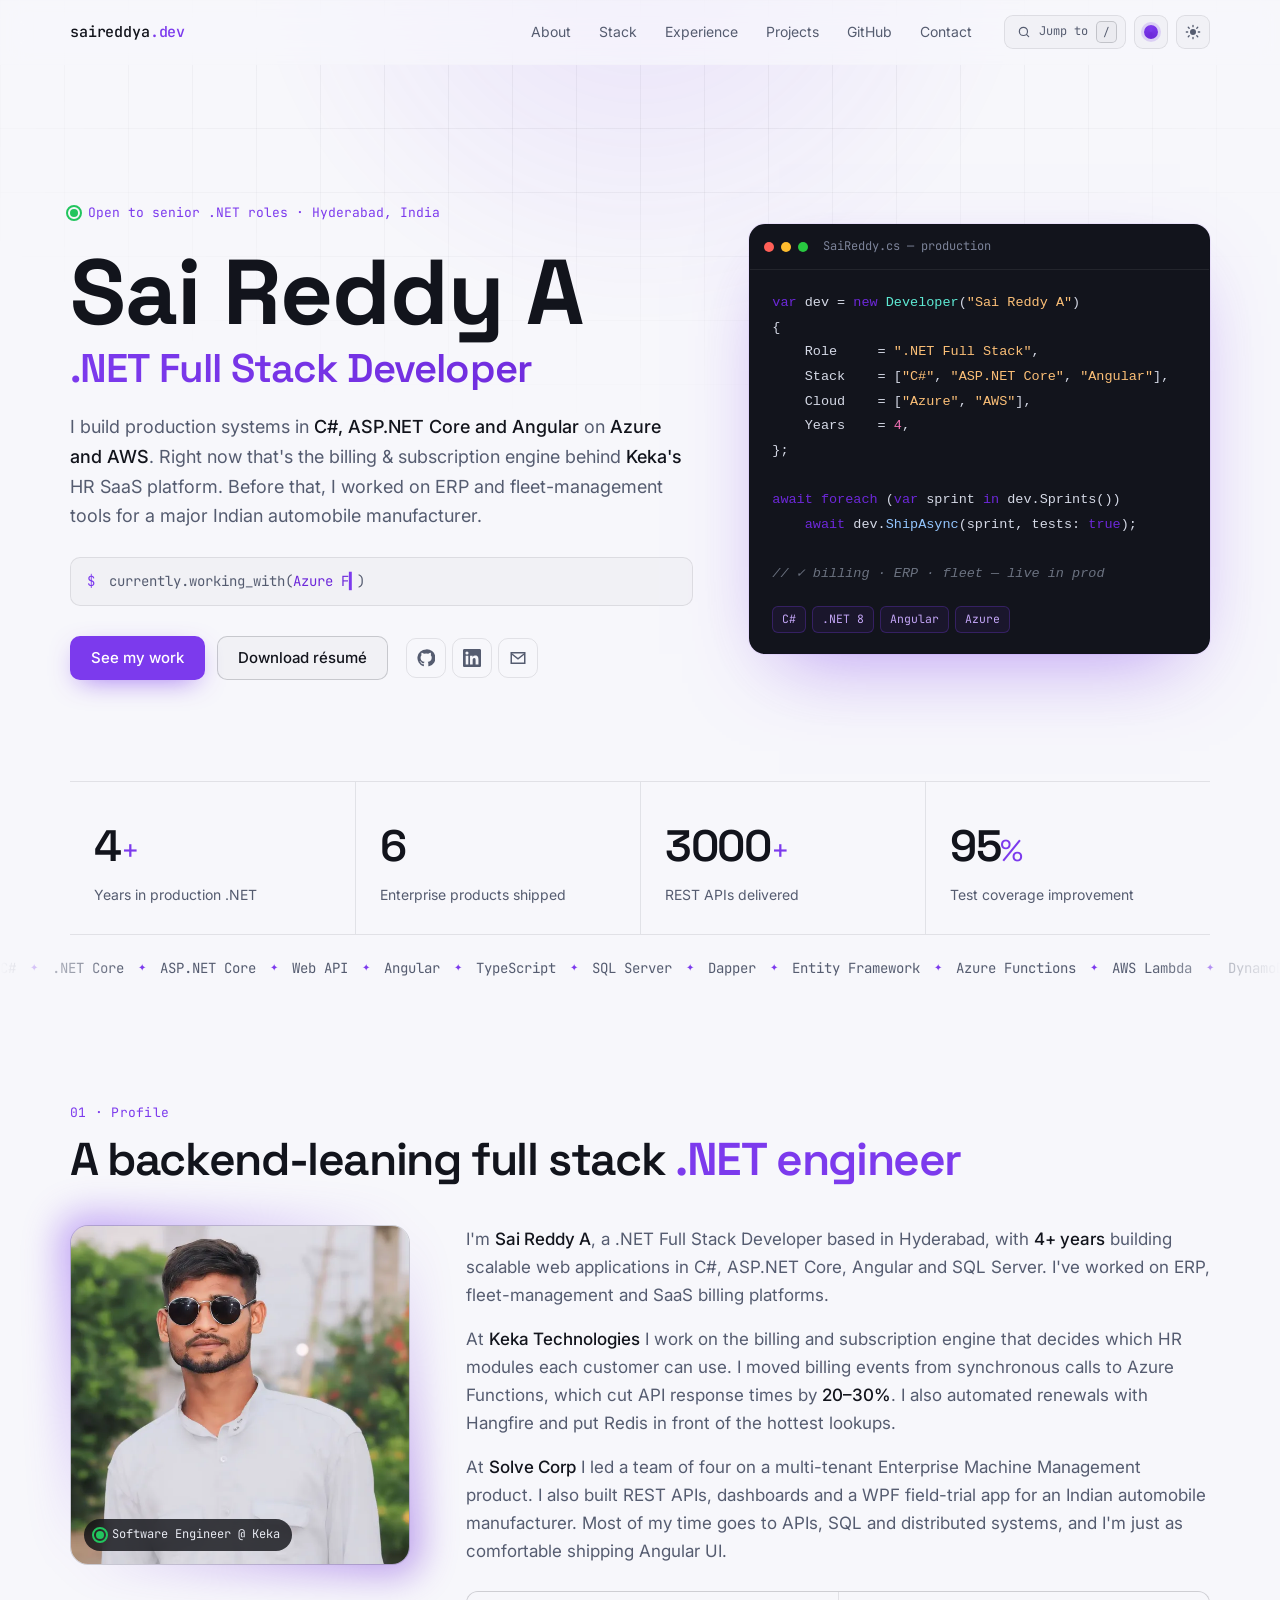
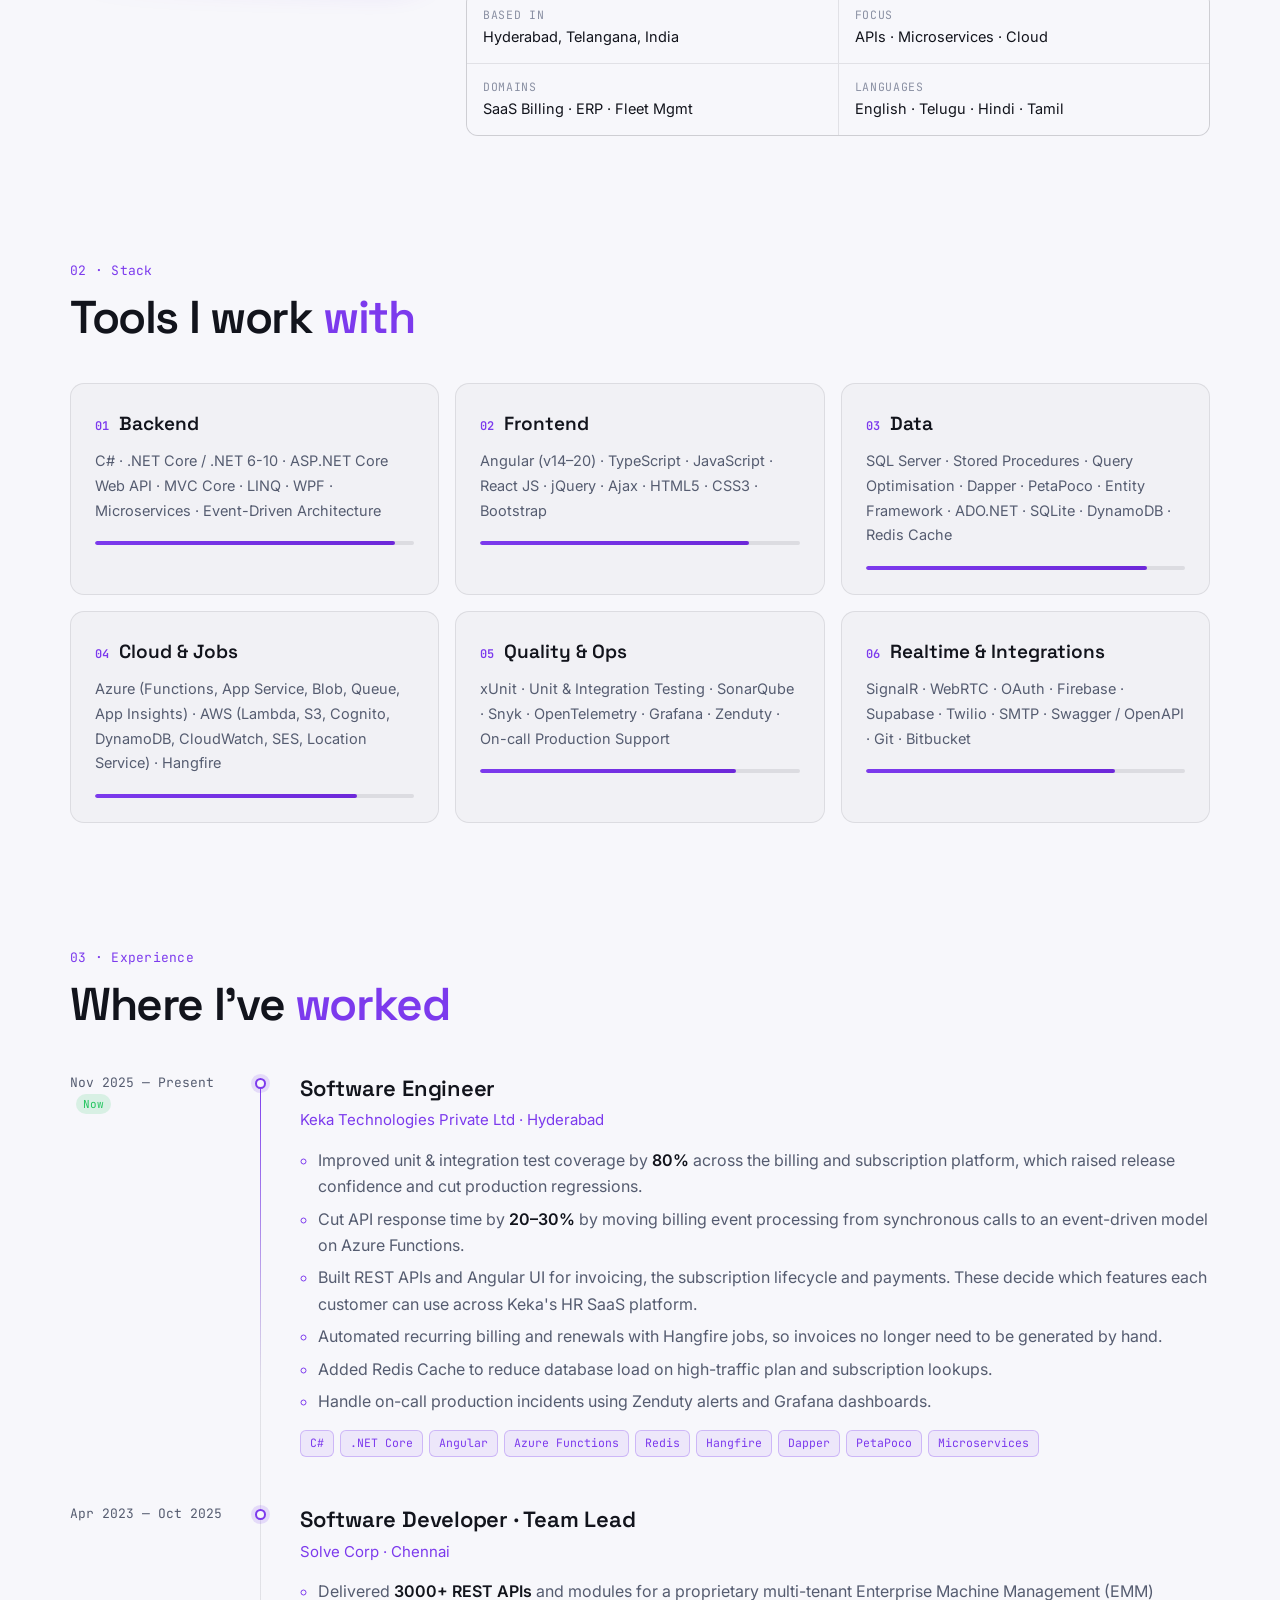
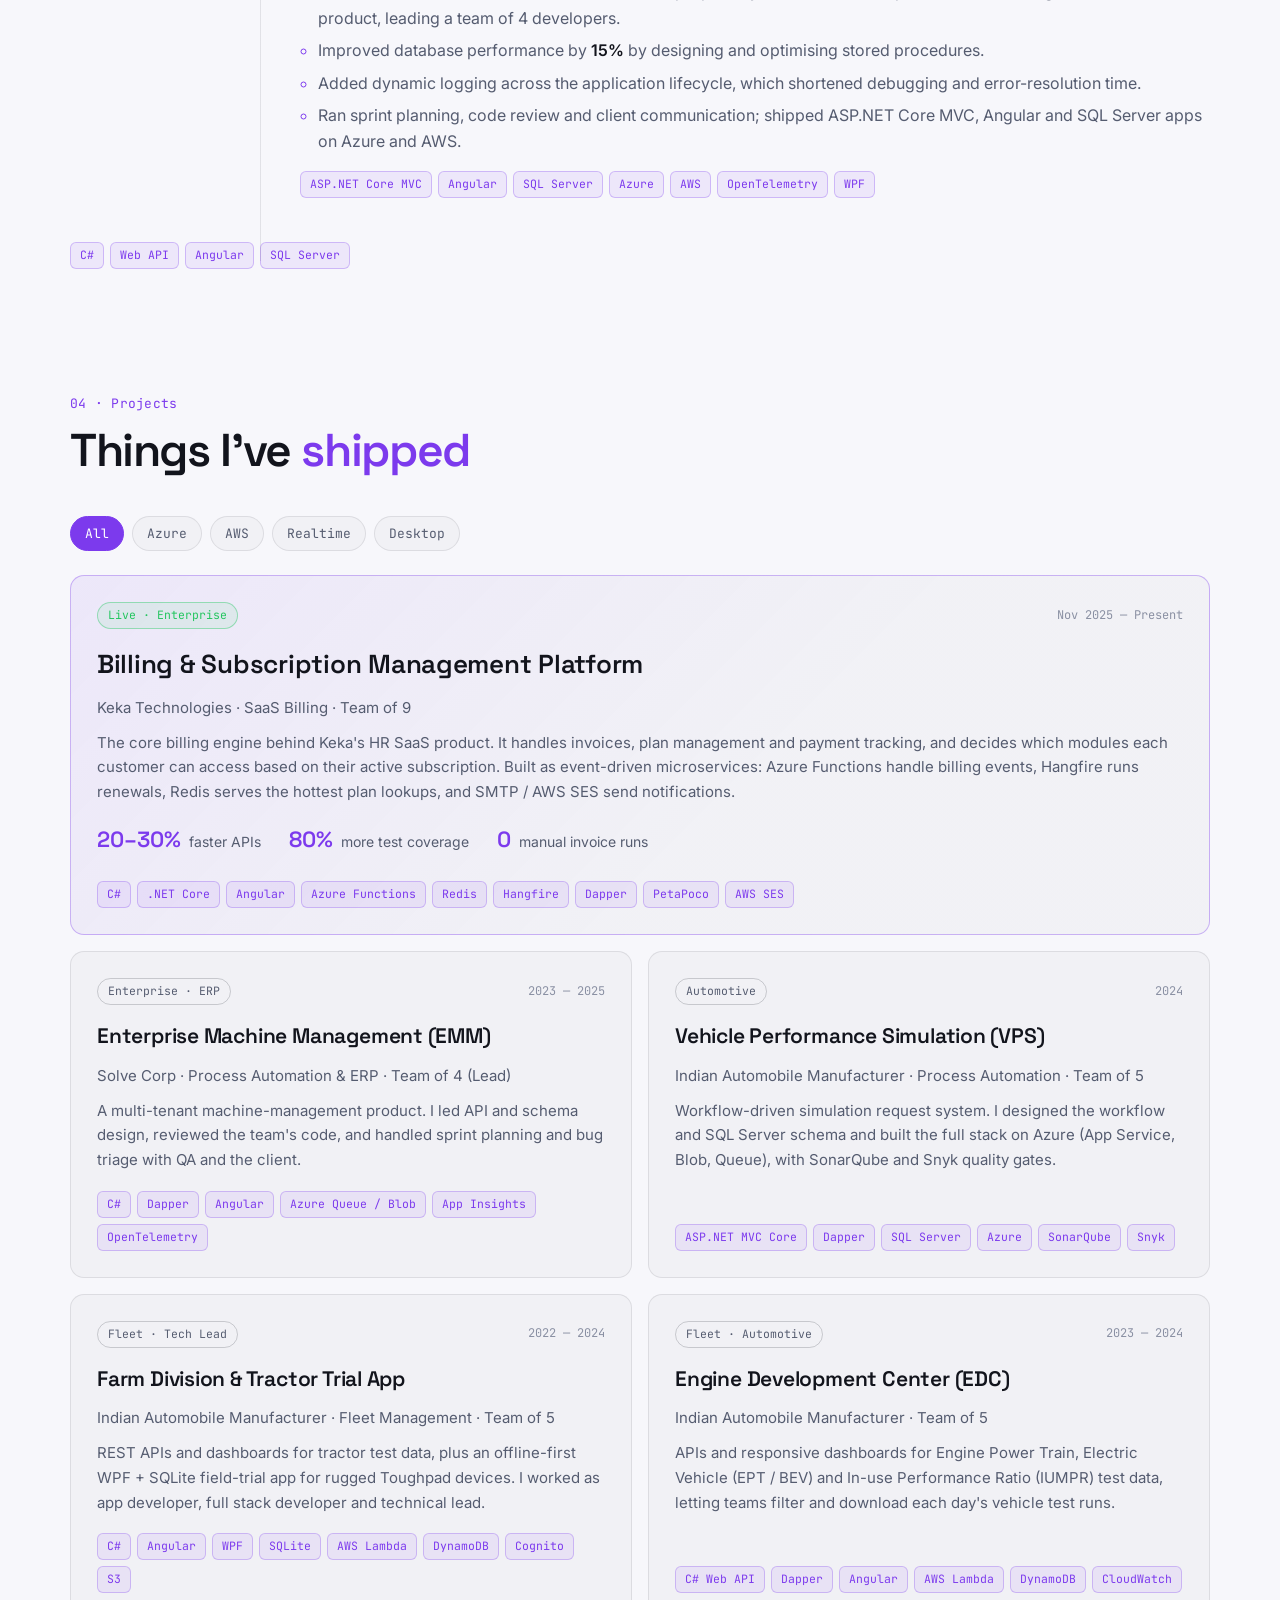
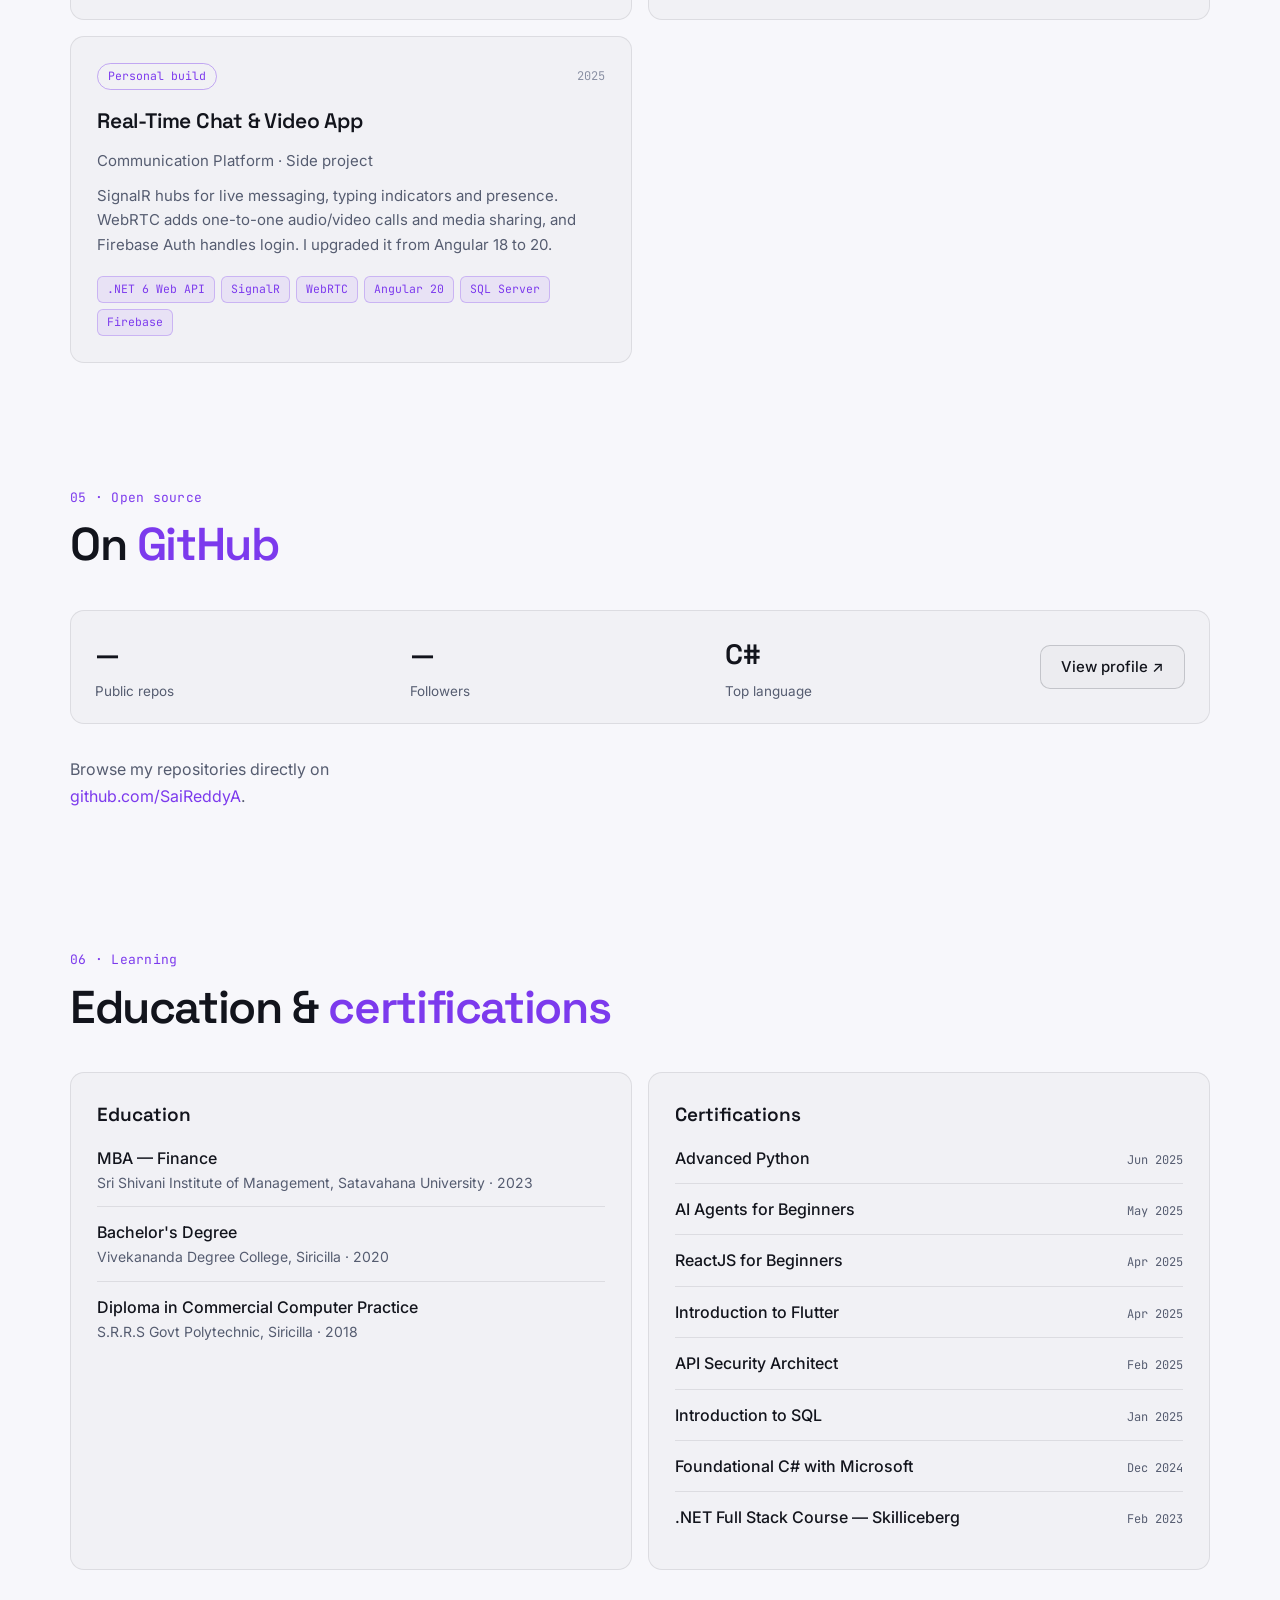
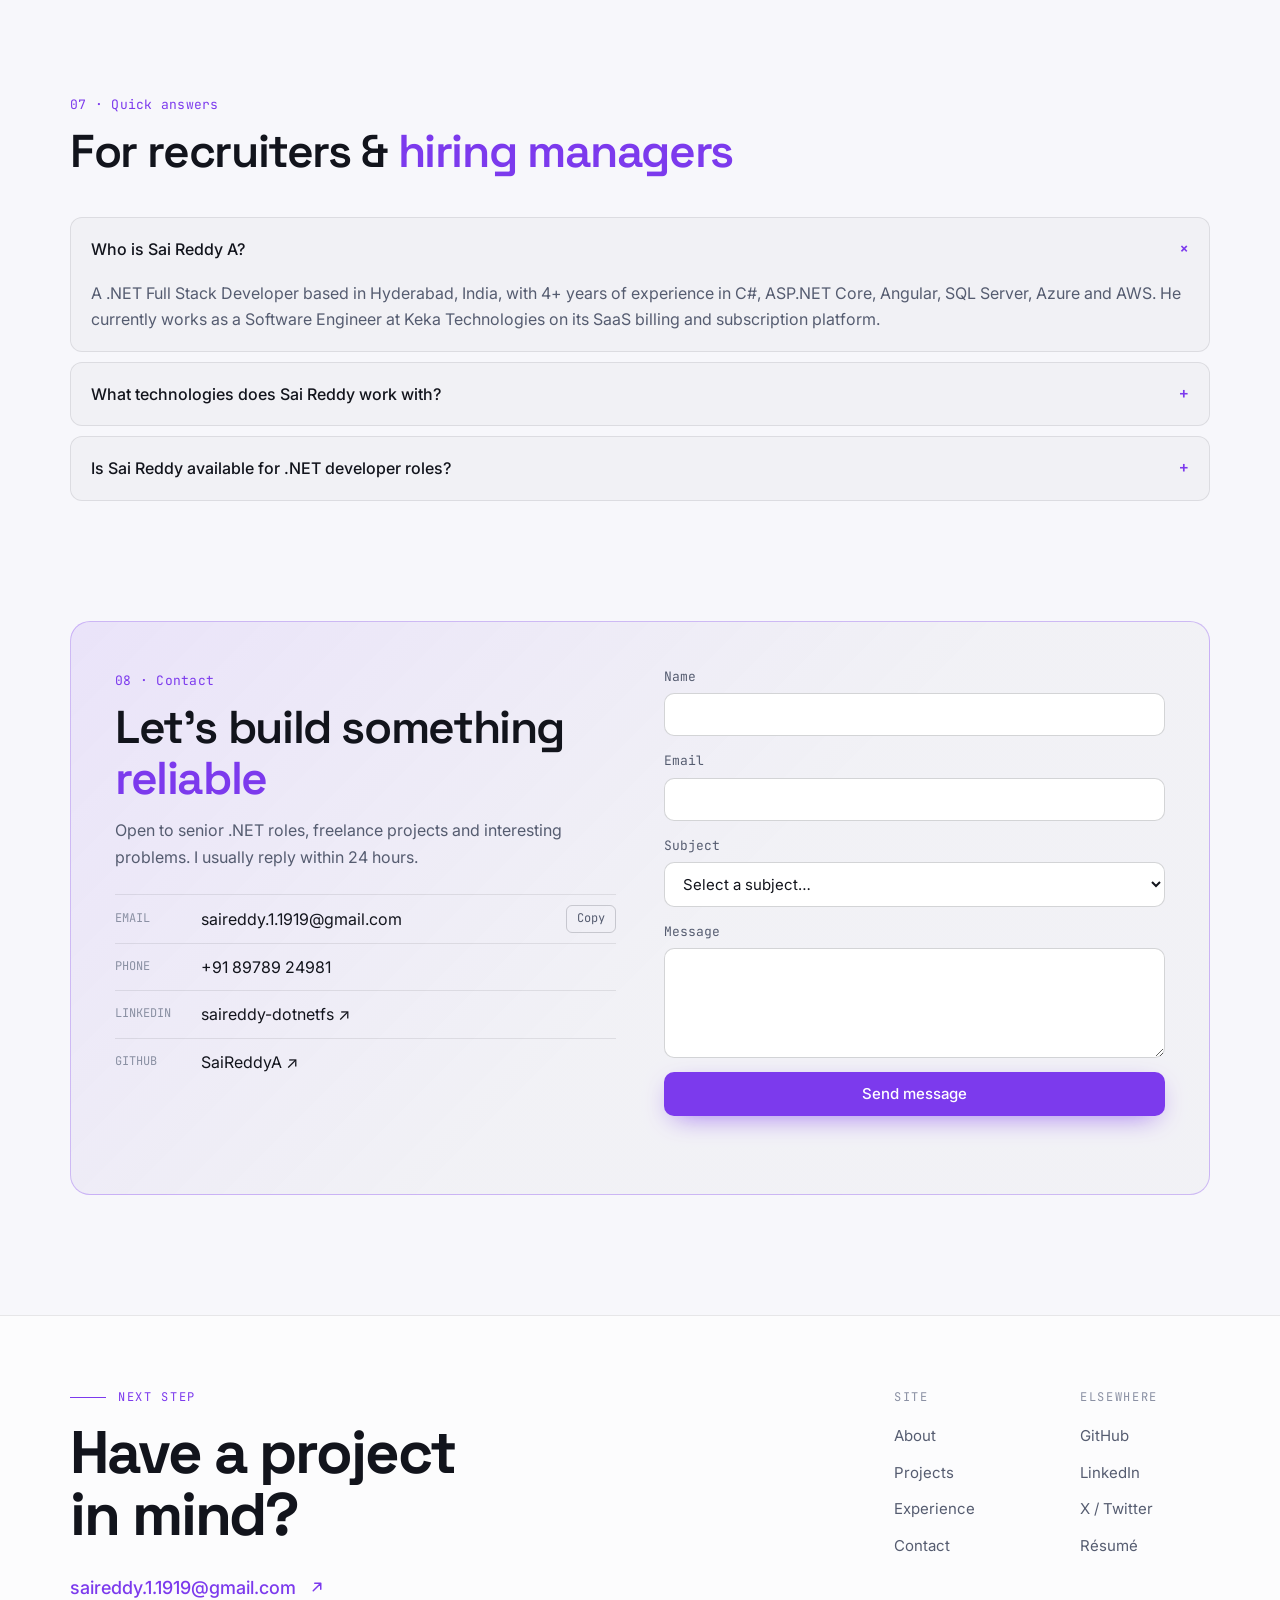
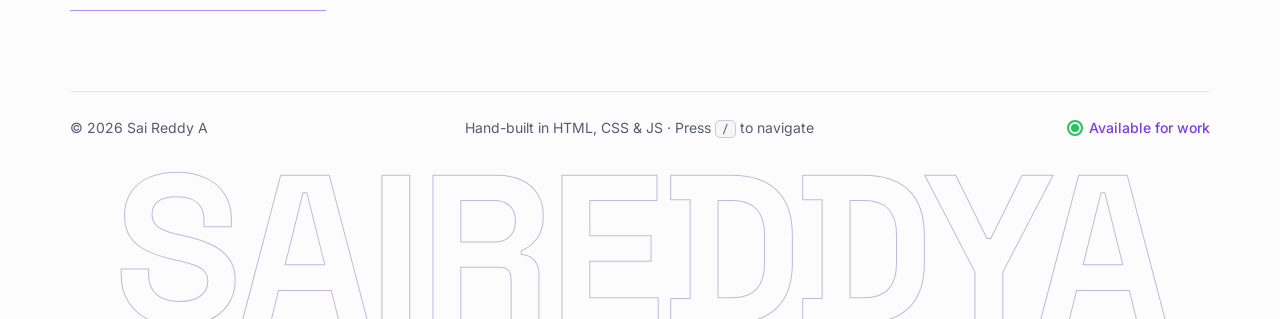
==== commit d2e93efd: "updated index html" ====
--- a/index.html
+++ b/index.html
@@ -220,8 +220,8 @@
     <section class="wrap metrics" aria-label="Highlights">
       <div class="metric reveal"><b data-count="4">4</b><i>+</i><span>Years in production .NET</span></div>
       <div class="metric reveal"><b data-count="6">6</b><span>Enterprise products shipped</span></div>
-      <div class="metric reveal"><b data-count="20">20</b><i>+</i><span>REST APIs delivered</span></div>
-      <div class="metric reveal"><b data-count="80">80</b><i>%</i><span>Test coverage improvement</span></div>
+      <div class="metric reveal"><b data-count="3000">3000</b><i>+</i><span>REST APIs delivered</span></div>
+      <div class="metric reveal"><b data-count="95">95</b><i>%</i><span>Test coverage improvement</span></div>
     </section>
 
     <!-- ===== Marquee ===== -->
@@ -280,10 +280,10 @@
       </header>
       <div class="stack-grid">
         <article class="stack-card reveal"><h3><span>01</span>Backend</h3>
-          <p>C# · .NET Core / .NET 8 · ASP.NET Core Web API · MVC Core · LINQ · WPF · Microservices · Event-Driven Architecture</p>
+          <p>C# · .NET Core / .NET 6-10 · ASP.NET Core Web API · MVC Core · LINQ · WPF · Microservices · Event-Driven Architecture</p>
           <div class="bar"><i style="--w:94%"></i></div></article>
         <article class="stack-card reveal"><h3><span>02</span>Frontend</h3>
-          <p>Angular (v18–20) · TypeScript · JavaScript · React JS · jQuery · Ajax · HTML5 · CSS3 · Bootstrap</p>
+          <p>Angular (v14–20) · TypeScript · JavaScript · React JS · jQuery · Ajax · HTML5 · CSS3 · Bootstrap</p>
           <div class="bar"><i style="--w:84%"></i></div></article>
         <article class="stack-card reveal"><h3><span>03</span>Data</h3>
           <p>SQL Server · Stored Procedures · Query Optimisation · Dapper · PetaPoco · Entity Framework · ADO.NET · SQLite · DynamoDB · Redis Cache</p>
@@ -329,7 +329,7 @@
             <h3>Software Developer · Team Lead</h3>
             <p class="org">Solve Corp · Chennai</p>
             <ul>
-              <li>Delivered <b>20+ REST APIs</b> and modules for a proprietary multi-tenant Enterprise Machine Management (EMM) product, leading a team of 4 developers.</li>
+              <li>Delivered <b>3000+ REST APIs</b> and modules for a proprietary multi-tenant Enterprise Machine Management (EMM) product, leading a team of 4 developers.</li>
               <li>Improved database performance by <b>15%</b> by designing and optimising stored procedures.</li>
               <li>Added dynamic logging across the application lifecycle, which shortened debugging and error-resolution time.</li>
               <li>Ran sprint planning, code review and client communication; shipped ASP.NET Core MVC, Angular and SQL Server apps on Azure and AWS.</li>
